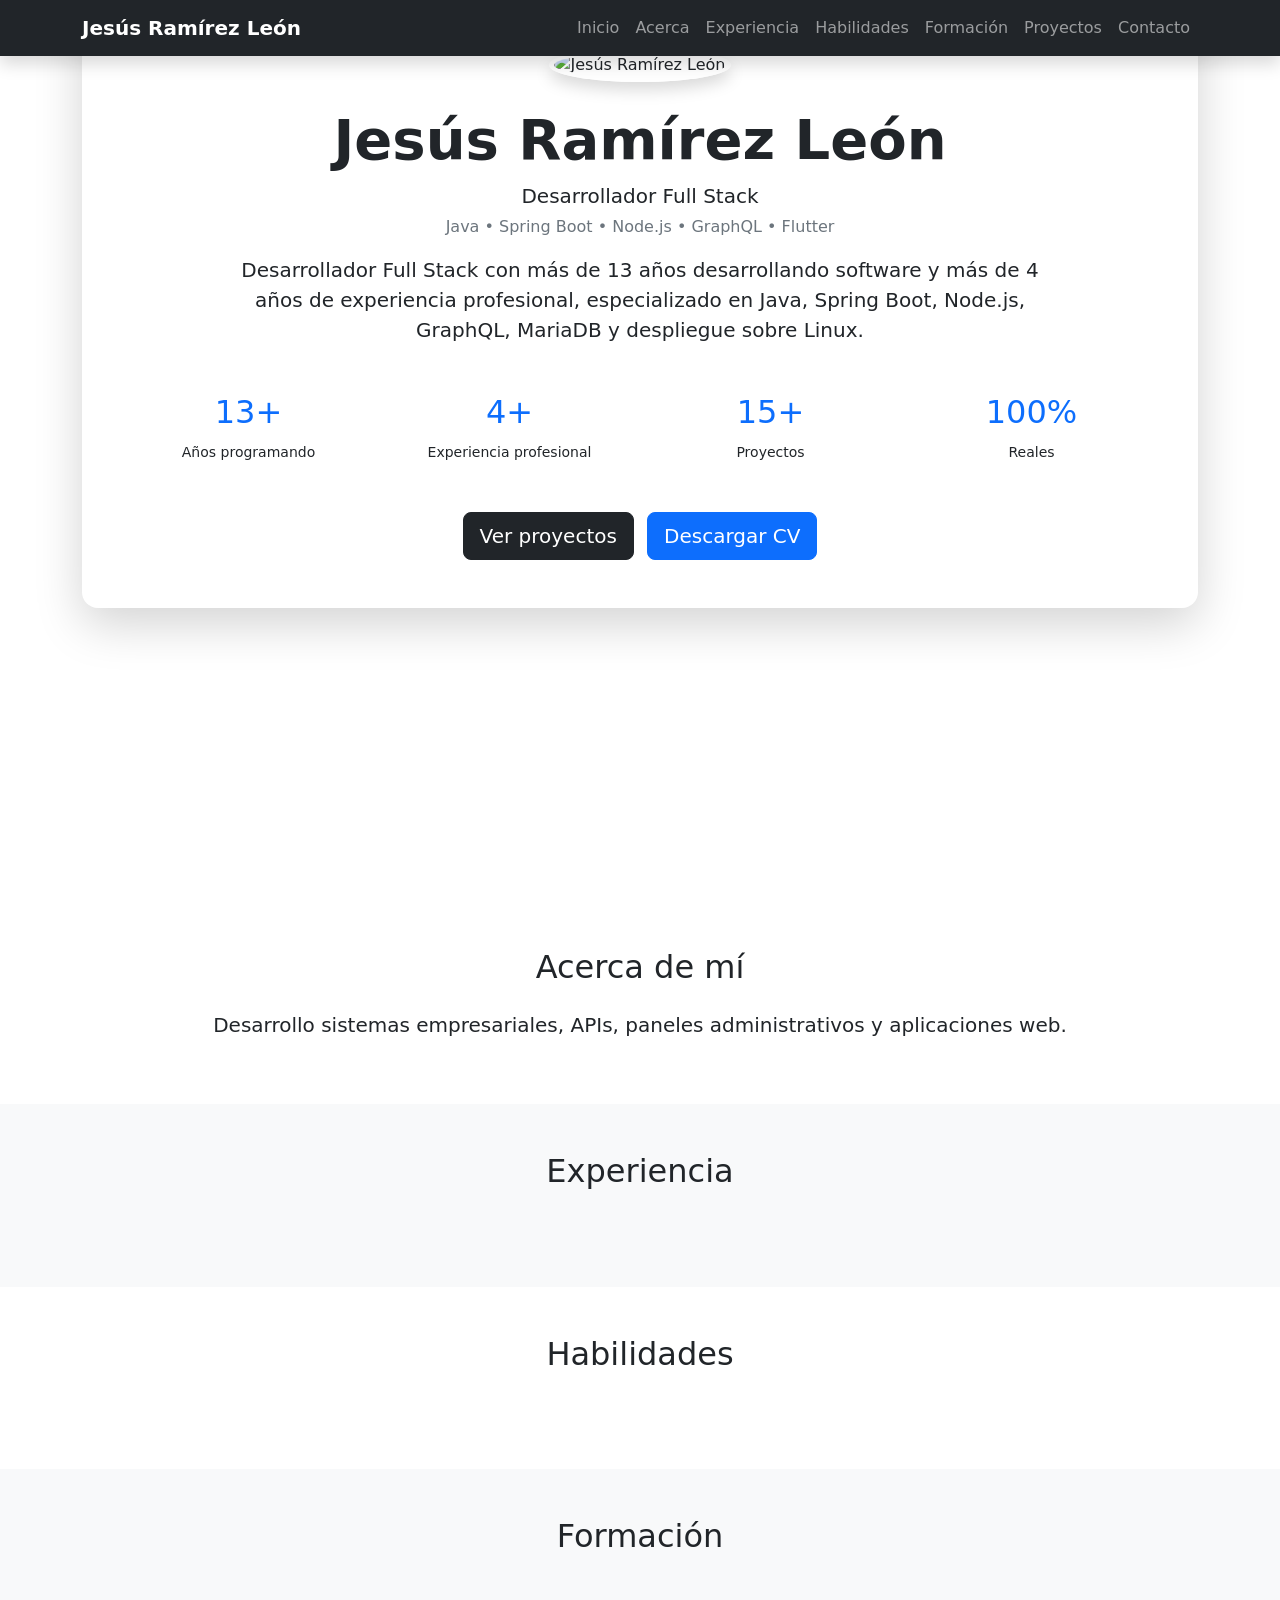
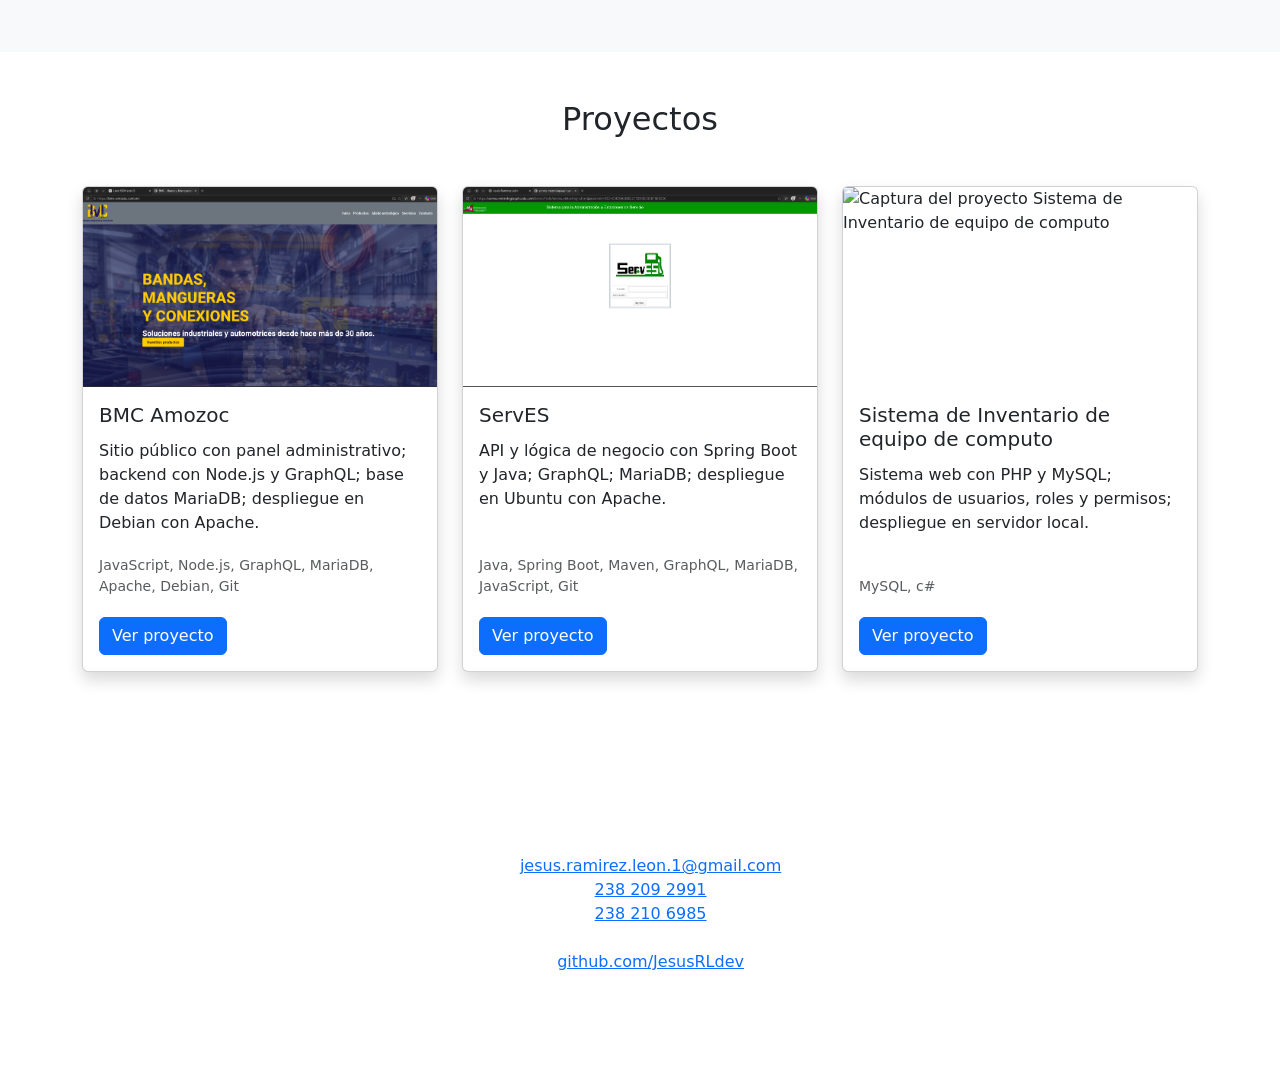
==== index.html @ c20e761b "*" ====
<!DOCTYPE html>
<html lang="es">

<head>
    <meta charset="UTF-8">
    <meta name="viewport" content="width=device-width, initial-scale=1.0">

    <title>Jesús Ramírez León | Desarrollador Full Stack | Java | Spring Boot | Node.js</title>

    <!-- SEO -->
    <meta name="description"
        content="Portafolio profesional de Jesús Ramírez León, desarrollador Full Stack con más de 13 años desarrollando software y más de 4 años de experiencia profesional. Especialista en Java, Spring Boot, Node.js, GraphQL, Odoo, MariaDB, Oracle y Linux.">

    <meta name="keywords"
        content="Jesús Ramírez León, desarrollador Full Stack, desarrollador Java, Spring Boot, Node.js, GraphQL, Odoo, JavaScript, MariaDB, Oracle, Linux, Flutter, GitHub Pages, portafolio, Puebla, Tehuacán">

    <meta name="author" content="Jesús Ramírez León">
    <meta name="robots" content="index,follow,max-image-preview:large">
    <meta name="language" content="es-MX">
    <meta name="theme-color" content="#0D1117">

    <!-- URL canónica -->
    <link rel="canonical" href="https://jesusrldev.github.io/">

    <!-- Favicon -->
    <link rel="icon" href="favicon.ico" sizes="any">
    <link rel="icon" type="image/png" sizes="192x192" href="favicon-192.png">
    <link rel="icon" type="image/png" sizes="512x512" href="favicon-512.png">
    <link rel="apple-touch-icon" href="favicon-192.png">

    <!-- Manifest -->
    <link rel="manifest" href="manifest.json">

    <!-- Open Graph -->
    <meta property="og:type" content="website">
    <meta property="og:locale" content="es_MX">
    <meta property="og:site_name" content="Jesús Ramírez León">
    <meta property="og:title" content="Jesús Ramírez León | Desarrollador Full Stack">
    <meta property="og:description"
        content="Desarrollador Full Stack especializado en Java, Spring Boot, Node.js, GraphQL, Odoo, MariaDB y Oracle.">
    <meta property="og:url" content="https://jesusrldev.github.io/">
    <meta property="og:image" content="https://jesusrldev.github.io/img/perfil.jpg">
    <meta property="og:image:alt" content="Fotografía de Jesús Ramírez León">

    <!-- Twitter -->
    <meta name="twitter:card" content="summary_large_image">
    <meta name="twitter:title" content="Jesús Ramírez León | Desarrollador Full Stack">
    <meta name="twitter:description"
        content="Portafolio profesional con proyectos reales y experiencia en desarrollo Full Stack.">
    <meta name="twitter:image" content="https://jesusrldev.github.io/img/perfil.jpg">

    <!-- Datos estructurados -->
    <script type="application/ld+json">
    {
      "@context":"https://schema.org",
      "@type":"Person",
      "name":"Jesús Ramírez León",
      "url":"https://jesusrldev.github.io/",
      "image":"https://jesusrldev.github.io/img/perfil.jpg",
      "jobTitle":"Desarrollador Full Stack",
      "email":"mailto:jesus.ramirez.leon.1@gmail.com",
      "telephone":"+52 2382092991",
      "address":{
        "@type":"PostalAddress",
        "addressLocality":"Tehuacán",
        "addressRegion":"Puebla",
        "addressCountry":"MX"
      },
      "sameAs":[
        "https://github.com/JesusRLdev"
      ],
      "knowsAbout":[
        "Java",
        "Spring Boot",
        "Node.js",
        "GraphQL",
        "JavaScript",
        "MariaDB",
        "Oracle",
        "Linux",
        "Flutter",
        "Odoo",
        "Git",
        "Bootstrap"
      ]
    }
    </script>

    <!-- CSS -->
    <link href="https://cdn.jsdelivr.net/npm/bootstrap@5.3.3/dist/css/bootstrap.min.css" rel="stylesheet">
    <link rel="stylesheet" href="css/style.css">

    <!-- JS -->
    <script src="https://cdn.jsdelivr.net/npm/bootstrap@5.3.3/dist/js/bootstrap.bundle.min.js"></script>
    <script type="module" src="js/index.js"></script>

</head>

<body>

    <nav class="navbar navbar-expand-lg navbar-dark bg-dark shadow fixed-top">
        <div class="container">
            <a class="navbar-brand fw-bold" href="#inicio">Jesús Ramírez León</a>
            <button class="navbar-toggler" data-bs-toggle="collapse" data-bs-target="#menu"><span
                    class="navbar-toggler-icon"></span></button>
            <div class="collapse navbar-collapse" id="menu">
                <ul class="navbar-nav ms-auto">
                    <li class="nav-item"><a class="nav-link" href="#inicio">Inicio</a></li>
                    <li class="nav-item"><a class="nav-link" href="#acerca">Acerca</a></li>
                    <li class="nav-item"><a class="nav-link" href="#experiencia">Experiencia</a></li>
                    <li class="nav-item"><a class="nav-link" href="#habilidades">Habilidades</a></li>
                    <li class="nav-item"><a class="nav-link" href="#formacion">Formación</a></li>
                    <li class="nav-item"><a class="nav-link" href="#proyectos">Proyectos</a></li>
                    <li class="nav-item"><a class="nav-link" href="#contacto">Contacto</a></li>
                </ul>
            </div>
        </div>
    </nav>

    <main>

        <section id="inicio">
            <div class="container">
                <div class="hero-card rounded-4 shadow-lg p-5 text-center">

                    <img src="img/perfil.jpg" class="rounded-circle perfil-img shadow mb-4" alt="Jesús Ramírez León">

                    <h1 class="display-4 fw-bold">Jesús Ramírez León</h1>

                    <p class="lead mb-1"><strong>Desarrollador Full Stack</strong></p>

                    <p class="text-secondary">
                        Java • Spring Boot • Node.js • GraphQL • Flutter
                    </p>

                    <p class="lead mx-auto" style="max-width:850px">
                        Desarrollador Full Stack con más de <strong>13 años desarrollando software</strong> y más de
                        <strong>4 años de experiencia profesional</strong>, especializado en Java,
                        Spring Boot, Node.js, GraphQL, MariaDB y despliegue sobre Linux.
                    </p>

                    <div class="row text-center mt-5">
                        <div class="col-6 col-md-3">
                            <h2 class="text-primary">13+</h2><small>Años programando</small>
                        </div>
                        <div class="col-6 col-md-3">
                            <h2 class="text-primary">4+</h2><small>Experiencia profesional</small>
                        </div>
                        <div class="col-6 col-md-3 mt-3 mt-md-0">
                            <h2 class="text-primary">15+</h2><small>Proyectos</small>
                        </div>
                        <div class="col-6 col-md-3 mt-3 mt-md-0">
                            <h2 class="text-primary">100%</h2><small>Reales</small>
                        </div>
                    </div>

                    <div class="mt-5">
                        <a class="btn btn-dark btn-lg" href="#proyectos">Ver proyectos</a>
                        <a class="btn btn-primary btn-lg ms-2" download href="data/cv.pdf">Descargar CV</a>
                    </div>

                </div>
            </div>
        </section>

        <section id="acerca" class="py-5">
            <div class="container">
                <h2 class="text-center mb-4">Acerca de mí</h2>
                <p class="lead text-center">
                    Desarrollo sistemas empresariales, APIs, paneles administrativos y aplicaciones web.
                </p>
            </div>
        </section>

        <section id="experiencia" class="py-5 bg-light">
            <div class="container">
                <h2 class="text-center mb-5">Experiencia</h2>
                <div id="listaExperiencia"></div>
            </div>
        </section>

        <section id="habilidades" class="py-5">
            <div class="container">
                <h2 class="text-center mb-5">Habilidades</h2>
                <div class="row" id="listaHabilidades"></div>
            </div>
        </section>

        <section id="formacion" class="py-5 bg-light">
            <div class="container">
                <h2 class="text-center mb-5">Formación</h2>
                <div class="row" id="listaFormacion"></div>
            </div>
        </section>

        <section id="proyectos" class="py-5">
            <div class="container">
                <h2 class="text-center mb-5">Proyectos</h2>
                <div class="row" id="listaProyectos"></div>
            </div>
        </section>

    </main>

    <footer id="contacto" class="footer-contacto text-white py-5">

        <div class="container text-center contacto-enlaces">

            <h2 class="mb-4">Contacto</h2>

            <!-- EMAIL -->
            <div>
                <svg xmlns="http://www.w3.org/2000/svg" width="16" height="16" fill="currentColor"
                    class="bi bi-envelope-at" viewBox="0 0 16 16">
                    <path
                        d="M2 2a2 2 0 0 0-2 2v8.01A2 2 0 0 0 2 14h5.5a.5.5 0 0 0 0-1H2a1 1 0 0 1-.966-.741l5.64-3.471L8 9.583l7-4.2V8.5a.5.5 0 0 0 1 0V4a2 2 0 0 0-2-2zm3.708 6.208L1 11.105V5.383zM1 4.217V4a1 1 0 0 1 1-1h12a1 1 0 0 1 1 1v.217l-7 4.2z" />
                </svg>
                <a href="mailto:jesus.ramirez.leon.1@gmail.com">jesus.ramirez.leon.1@gmail.com</a>
            </div>

            <!-- WHATSAPP -->
            <div>
                <svg xmlns="http://www.w3.org/2000/svg" width="16" height="16" fill="currentColor"
                    class="bi bi-whatsapp" viewBox="0 0 16 16">
                    <path
                        d="M13.601 2.326A7.85 7.85 0 0 0 7.994 0C3.627 0 .068 3.558.064 7.926c0 1.399.366 2.76 1.057 3.965L0 16l4.204-1.102a7.9 7.9 0 0 0 3.79.965h.004c4.368 0 7.926-3.558 7.93-7.93A7.9 7.9 0 0 0 13.6 2.326zM7.994 14.521a6.6 6.6 0 0 1-3.356-.92l-.24-.144-2.494.654.666-2.433-.156-.251a6.56 6.56 0 0 1-1.007-3.505c0-3.626 2.957-6.584 6.591-6.584a6.56 6.56 0 0 1 4.66 1.931 6.56 6.56 0 0 1 1.928 4.66c-.004 3.639-2.961 6.592-6.592 6.592m3.615-4.934c-.197-.099-1.17-.578-1.353-.646-.182-.065-.315-.099-.445.099-.133.197-.513.646-.627.775-.114.133-.232.148-.43.05-.197-.1-.836-.308-1.592-.985-.59-.525-.985-1.175-1.103-1.372-.114-.198-.011-.304.088-.403.087-.088.197-.232.296-.346.1-.114.133-.198.198-.33.065-.134.034-.248-.015-.347-.05-.099-.445-1.076-.612-1.47-.16-.389-.323-.335-.445-.34-.114-.007-.247-.007-.38-.007a.73.73 0 0 0-.529.247c-.182.198-.691.677-.691 1.654s.71 1.916.81 2.049c.098.133 1.394 2.132 3.383 2.992.47.205.84.326 1.129.418.475.152.904.129 1.246.08.38-.058 1.171-.48 1.338-.943.164-.464.164-.86.114-.943-.049-.084-.182-.133-.38-.232" />
                </svg>
                <a href="https://wa.me/qr/3GSEZBKUOVZTL1" target="_blank">238 209 2991</a>
            </div>

            <!-- TELÉFONO -->
            <div>
                <svg xmlns="http://www.w3.org/2000/svg" width="16" height="16" fill="currentColor" class="bi bi-phone"
                    viewBox="0 0 16 16">
                    <path
                        d="M11 1a1 1 0 0 1 1 1v12a1 1 0 0 1-1 1H5a1 1 0 0 1-1-1V2a1 1 0 0 1 1-1zM5 0a2 2 0 0 0-2 2v12a2 2 0 0 0 2 2h6a2 2 0 0 0 2-2V2a2 2 0 0 0-2-2z" />
                    <path d="M8 14a1 1 0 1 0 0-2 1 1 0 0 0 0 2" />
                </svg>
                <a href="tel:2382106985">238 210 6985</a>
            </div>

            <!-- UBICACIÓN -->
            <div>
                <svg xmlns="http://www.w3.org/2000/svg" width="16" height="16" fill="currentColor" class="bi bi-geo-alt"
                    viewBox="0 0 16 16">
                    <path
                        d="M12.166 8.94c-.524 1.062-1.234 2.12-1.96 3.07A32 32 0 0 1 8 14.58a32 32 0 0 1-2.206-2.57c-.726-.95-1.436-2.008-1.96-3.07C3.304 7.867 3 6.862 3 6a5 5 0 0 1 10 0c0 .862-.305 1.867-.834 2.94M8 16s6-5.686 6-10A6 6 0 0 0 2 6c0 4.314 6 10 6 10" />
                    <path d="M8 8a2 2 0 1 1 0-4 2 2 0 1 1 0 4" />
                </svg>
                Tehuacán, Puebla, México
            </div>

            <!-- GITHUB -->
            <div>
                <svg xmlns="http://www.w3.org/2000/svg" width="16" height="16" fill="currentColor" class="bi bi-github"
                    viewBox="0 0 16 16">
                    <path
                        d="M8 0C3.58 0 0 3.58 0 8c0 3.54 2.29 6.53 5.47 7.59.4.07.55-.17.55-.38 0-.19-.01-.82-.01-1.49-2.01.37-2.53-.49-2.69-.94-.09-.23-.48-.94-.82-1.13-.28-.15-.68-.52-.01-.53.63-.01 1.08.58 1.23.82.72 1.21 1.87.87 2.33.66.07-.52.28-.87.51-1.07-1.78-.2-3.64-.89-3.64-3.95 0-.87.31-1.59.82-2.15-.08-.2-.36-1.02.08-2.12 0 0 .67-.21 2.18.82a7.52 7.52 0 0 1 2-.27c.68 0 1.36.09 2 .27 1.51-1.04 2.18-.82 2.18-.82.44 1.1.16 1.92.08 2.12.51.56.82 1.27.82 2.15 0 3.07-1.87 3.75-3.65 3.95.29.25.54.73.54 1.48 0 1.07-.01 1.93-.01 2.2 0 .21.15.46.55.38A8.01 8.01 0 0 0 16 8" />
                </svg>
                <a href="https://github.com/JesusRLdev" target="_blank">github.com/JesusRLdev</a>
            </div>

        </div>

        <div class="text-center mt-4 small opacity-75">
            © 2026 Jesús Ramírez León - Todos los derechos reservados
        </div>

    </footer>


</body>

</html>
---- css/style.css ----
html {
    scroll-behavior: smooth;
}

body {
    margin: 0;
    padding: 0;
}

#inicio {
    background-image: url('../img/fondo.jpg');
    background-size: cover;
    background-position: center;
    background-repeat: no-repeat;
    min-height: 100vh;
}

/* Caja transparente */
.contenido-principal {
    background-color: rgba(255, 255, 255, 0.88);
    border-radius: 20px;
}

.perfil-img {
    width: 180px;
    height: 180px;
    object-fit: cover;
    border: 5px solid white;
}

.proyecto-card-img {
    height: 200px;
    object-fit: cover;
}

.proyecto-card .card-body {
    gap: 0.25rem;
}
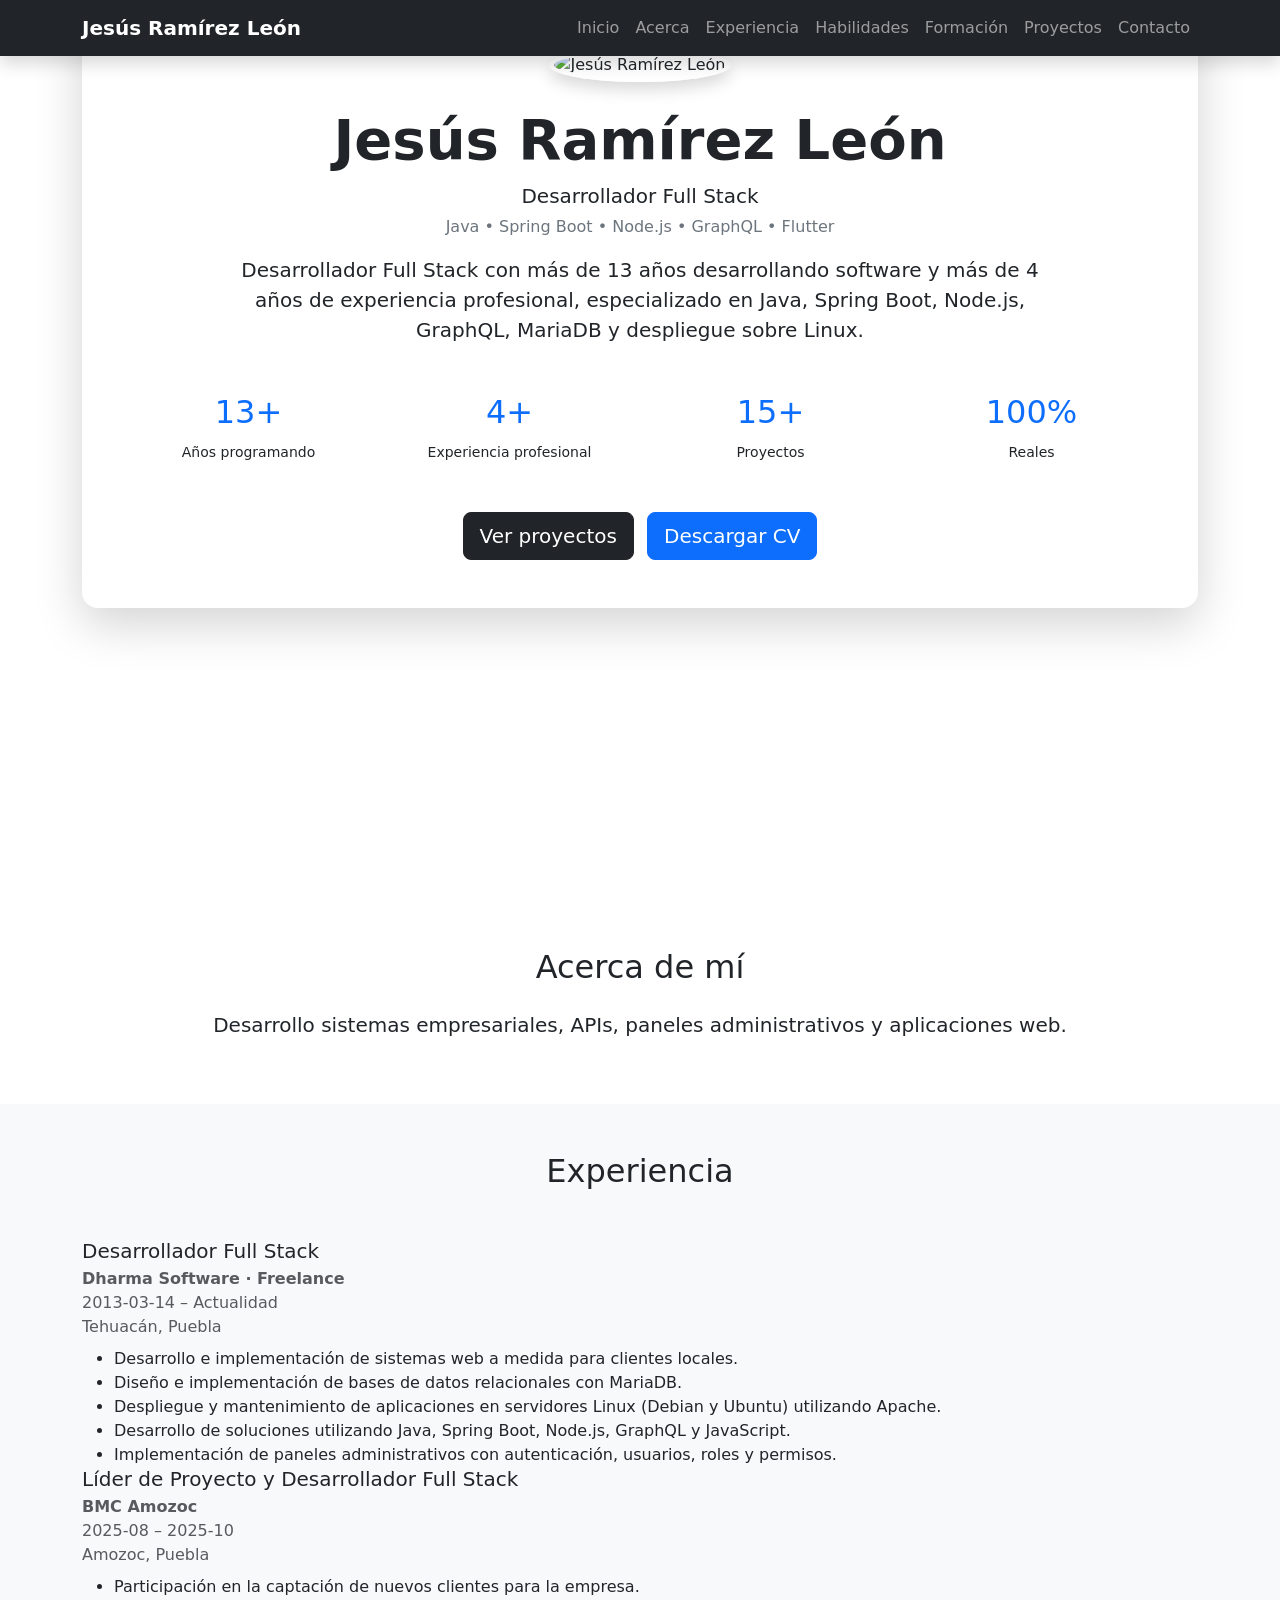
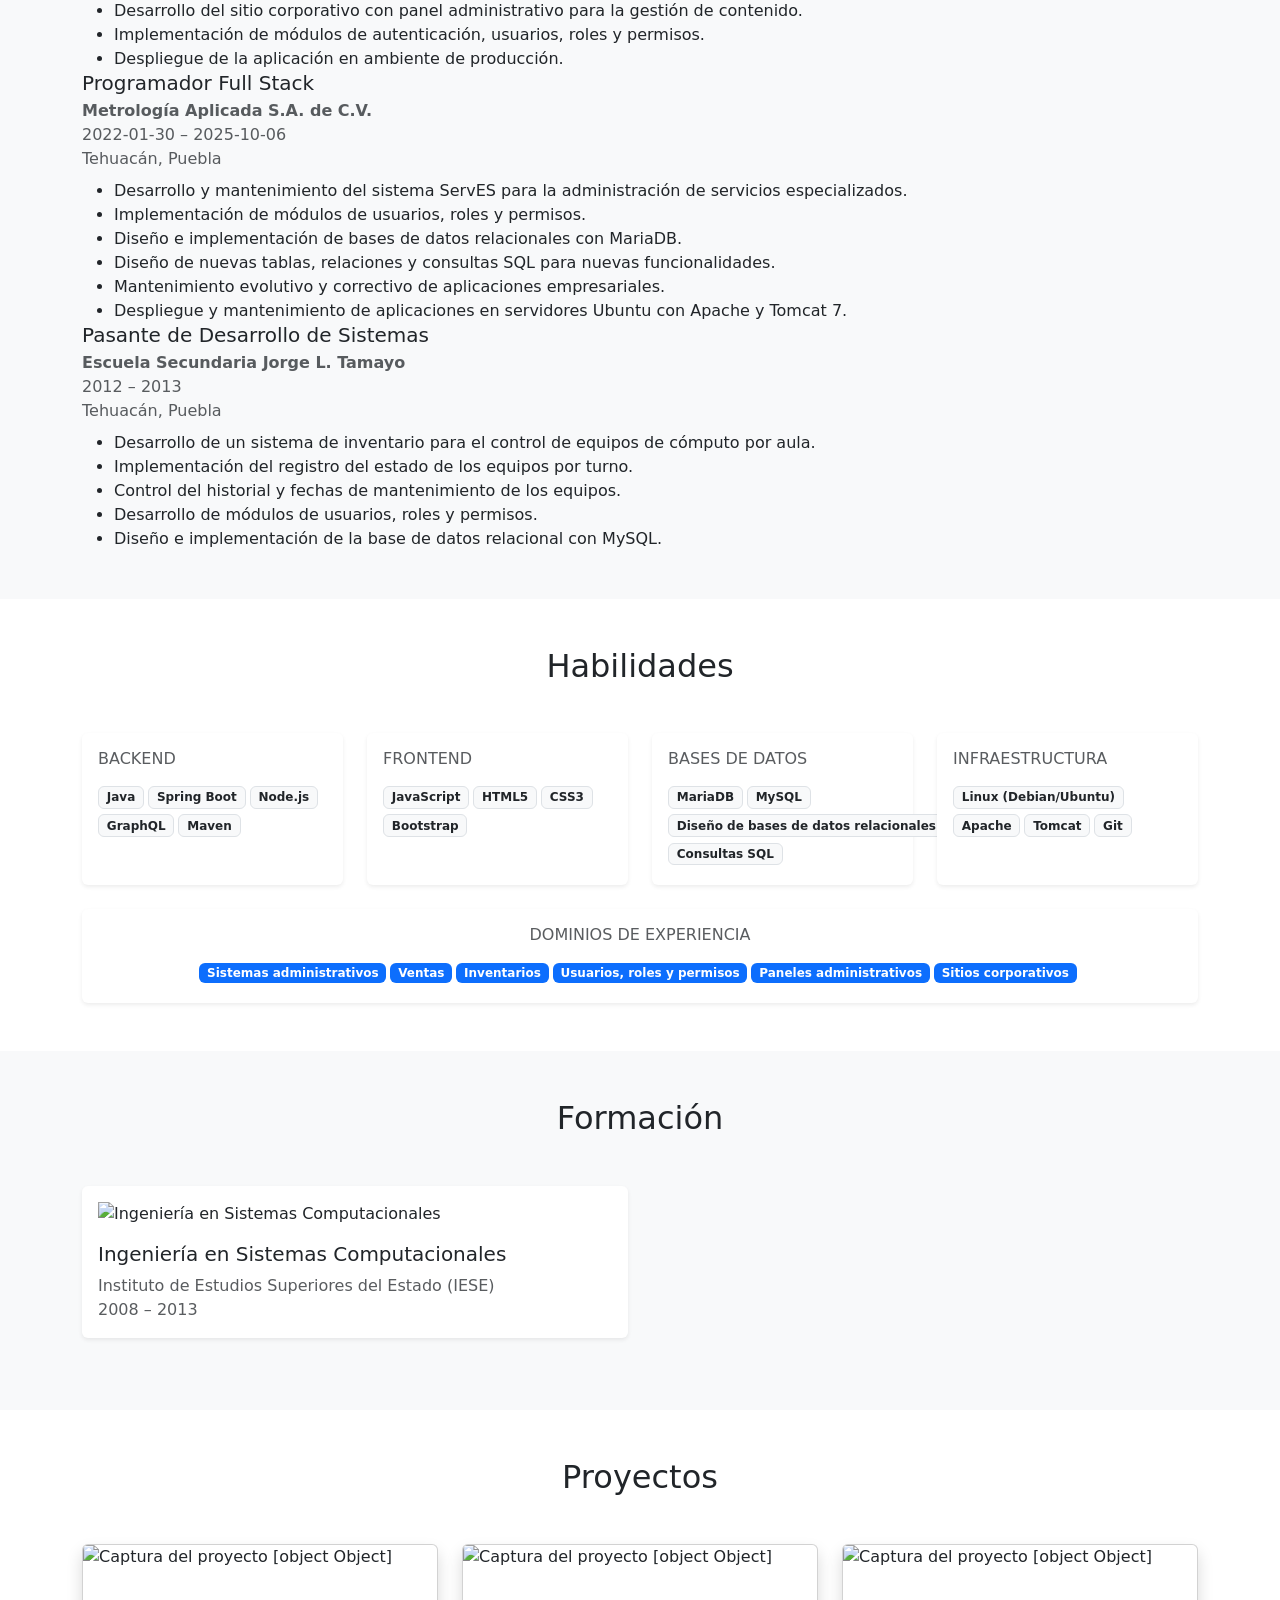
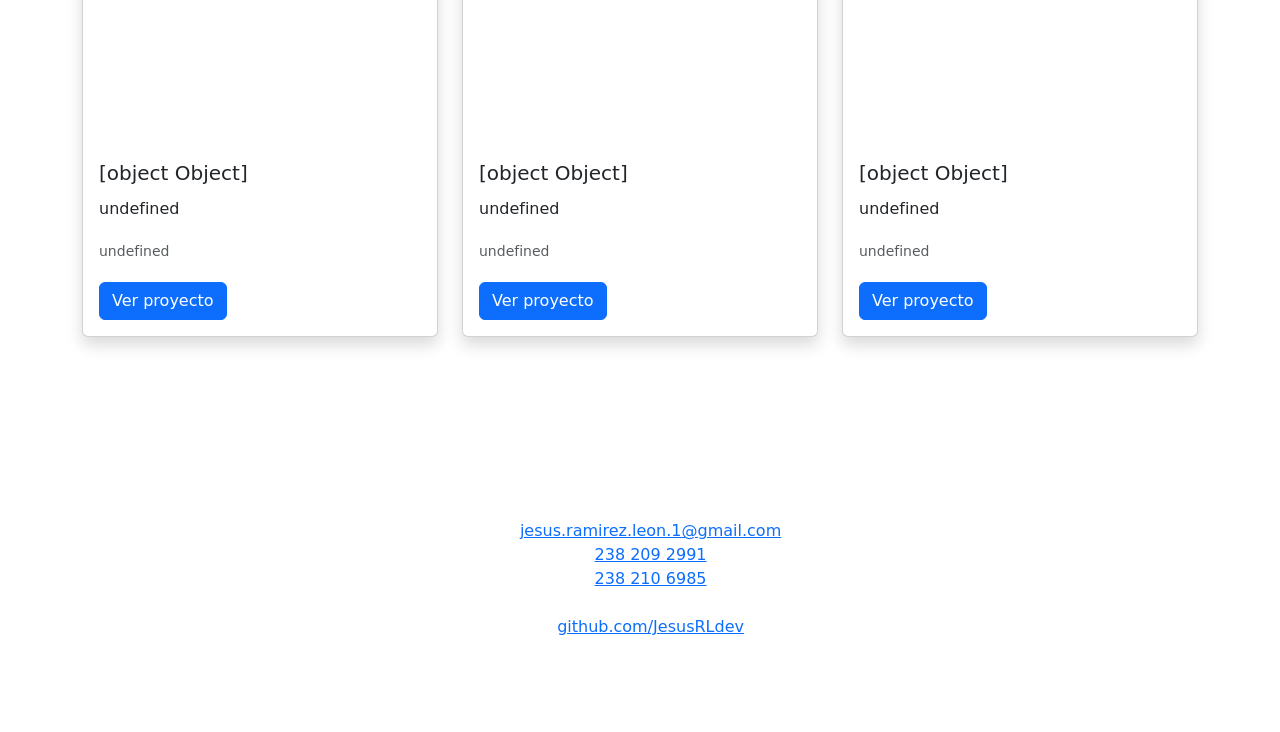
==== commit 0a555e05: "carga de mas informacion y mejoras" ====
--- a/index.html
+++ b/index.html
@@ -37,7 +37,7 @@
     <meta property="og:site_name" content="Jesús Ramírez León">
     <meta property="og:title" content="Jesús Ramírez León | Desarrollador Full Stack">
     <meta property="og:description"
-        content="Desarrollador Full Stack especializado en Java, Spring Boot, Node.js, GraphQL, Odoo, MariaDB y Oracle.">
+        content="Desarrollador Full Stack especializado en Java, Spring Boot, Node.js, GraphQL, MariaDB, MongoDB y Oracle.">
     <meta property="og:url" content="https://jesusrldev.github.io/">
     <meta property="og:image" content="https://jesusrldev.github.io/img/perfil.jpg">
     <meta property="og:image:alt" content="Fotografía de Jesús Ramírez León">
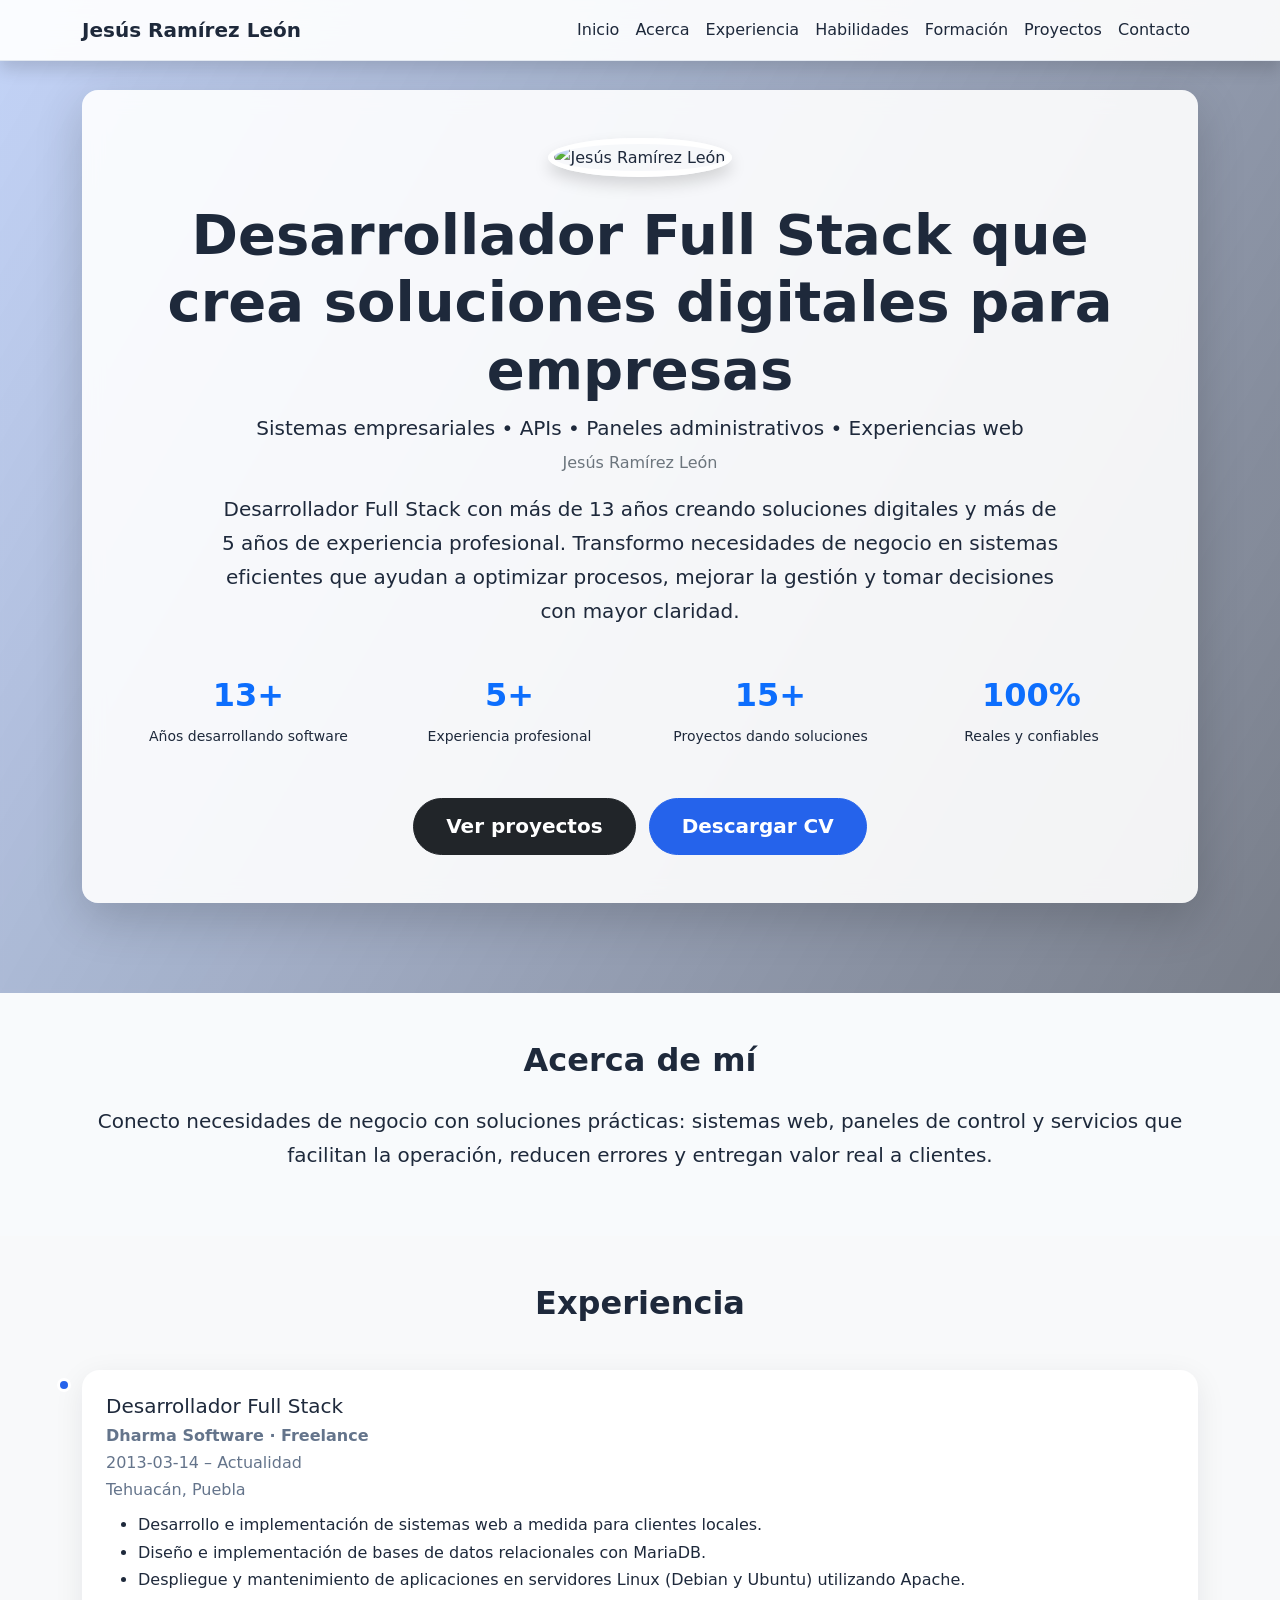
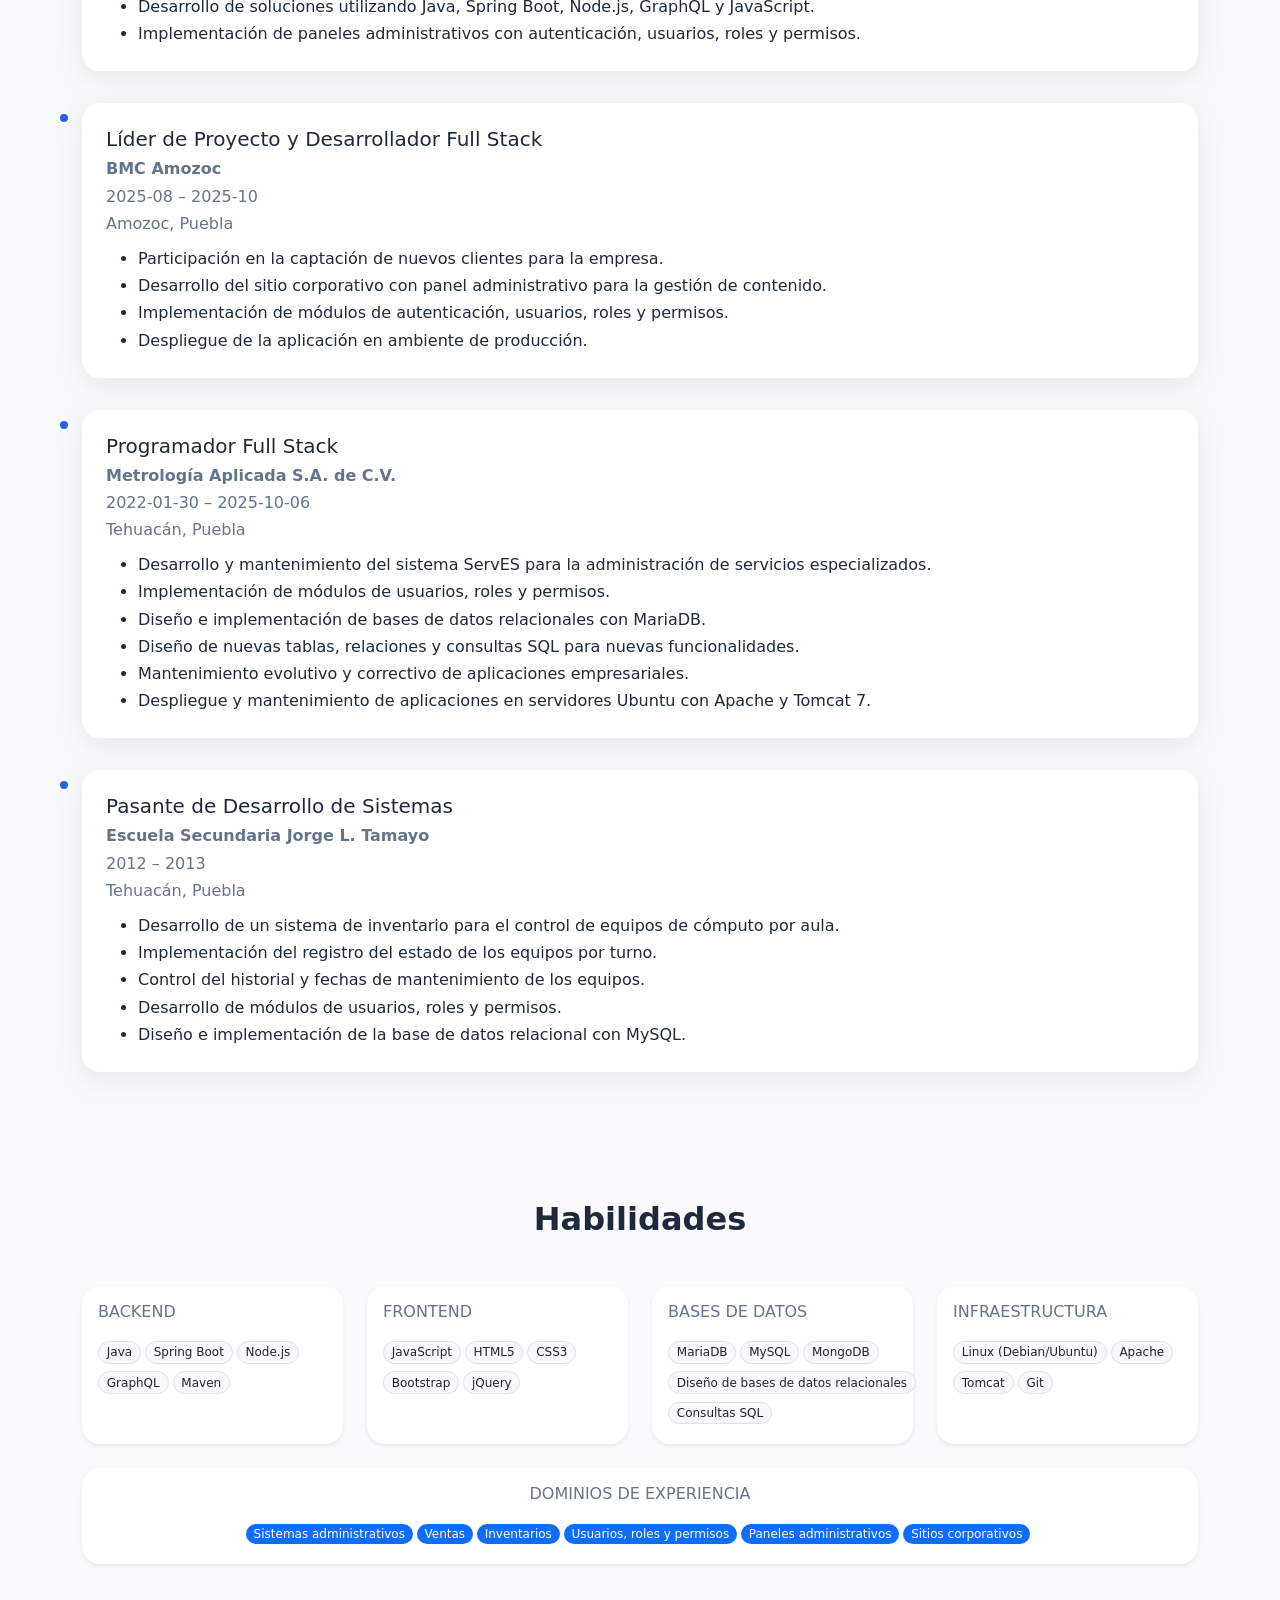
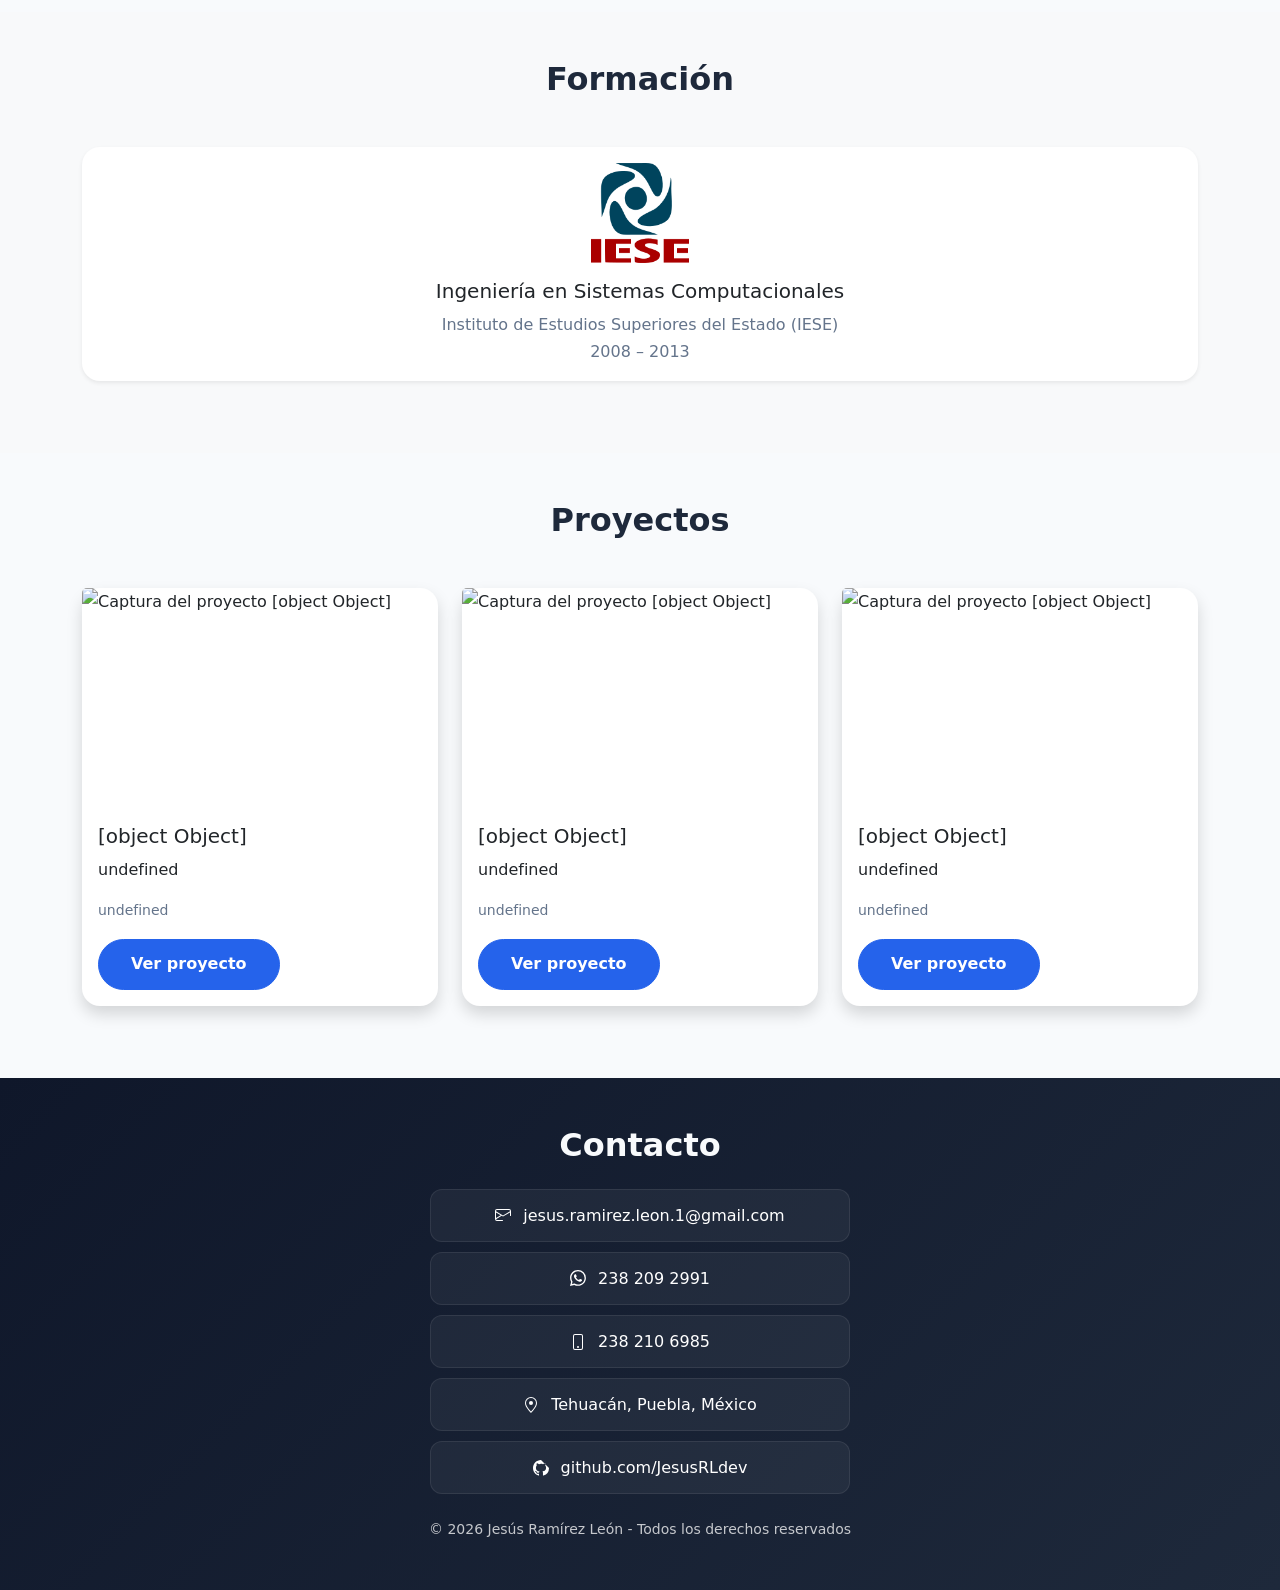
==== commit 37acc2ae: "ajuste de contenido" ====
--- a/index.html
+++ b/index.html
@@ -9,10 +9,10 @@
 
     <!-- SEO -->
     <meta name="description"
-        content="Portafolio profesional de Jesús Ramírez León, desarrollador Full Stack con más de 13 años desarrollando software y más de 4 años de experiencia profesional. Especialista en Java, Spring Boot, Node.js, GraphQL, Odoo, MariaDB, Oracle y Linux.">
+        content="Portafolio profesional de Jesús Ramírez León, desarrollador Full Stack con más de 13 años creando soluciones digitales para empresas. Transformo necesidades de negocio en sistemas eficientes y confiables que mejoran procesos y resultados.">
 
     <meta name="keywords"
-        content="Jesús Ramírez León, desarrollador Full Stack, desarrollador Java, Spring Boot, Node.js, GraphQL, Odoo, JavaScript, MariaDB, Oracle, Linux, Flutter, GitHub Pages, portafolio, Puebla, Tehuacán">
+        content="Jesús Ramírez León, desarrollador Full Stack, soluciones digitales, sistemas empresariales, APIs, paneles administrativos, optimización de procesos, gestión de datos, Puebla, Tehuacán, portafolio">
 
     <meta name="author" content="Jesús Ramírez León">
     <meta name="robots" content="index,follow,max-image-preview:large">
@@ -23,7 +23,7 @@
     <link rel="canonical" href="https://jesusrldev.github.io/">
 
     <!-- Favicon -->
-    <link rel="icon" href="favicon.ico" sizes="any">
+    <link rel="icon" href="favicon.png" sizes="any">
     <link rel="icon" type="image/png" sizes="192x192" href="favicon-192.png">
     <link rel="icon" type="image/png" sizes="512x512" href="favicon-512.png">
     <link rel="apple-touch-icon" href="favicon-192.png">
@@ -35,18 +35,18 @@
     <meta property="og:type" content="website">
     <meta property="og:locale" content="es_MX">
     <meta property="og:site_name" content="Jesús Ramírez León">
-    <meta property="og:title" content="Jesús Ramírez León | Desarrollador Full Stack">
+    <meta property="og:title" content="Jesús Ramírez León | Desarrollador Full Stack | Soluciones digitales para empresas">
     <meta property="og:description"
-        content="Desarrollador Full Stack especializado en Java, Spring Boot, Node.js, GraphQL, MariaDB, MongoDB y Oracle.">
+        content="Construyo sistemas empresariales y herramientas web que mejoran la gestión, automatizan procesos y permiten tomar mejores decisiones.">
     <meta property="og:url" content="https://jesusrldev.github.io/">
     <meta property="og:image" content="https://jesusrldev.github.io/img/perfil.jpg">
     <meta property="og:image:alt" content="Fotografía de Jesús Ramírez León">
 
     <!-- Twitter -->
     <meta name="twitter:card" content="summary_large_image">
-    <meta name="twitter:title" content="Jesús Ramírez León | Desarrollador Full Stack">
+    <meta name="twitter:title" content="Jesús Ramírez León | Desarrollador Full Stack | Soluciones para empresas">
     <meta name="twitter:description"
-        content="Portafolio profesional con proyectos reales y experiencia en desarrollo Full Stack.">
+        content="Portafolio profesional que muestra proyectos empresariales y soluciones digitales diseñadas para optimizar la operación y la gestión.">
     <meta name="twitter:image" content="https://jesusrldev.github.io/img/perfil.jpg">
 
     <!-- Datos estructurados -->
@@ -79,7 +79,7 @@
         "Oracle",
         "Linux",
         "Flutter",
-        "Odoo",
+        "Sails",
         "Git",
         "Bootstrap"
       ]
@@ -125,38 +125,38 @@
 
                     <img src="img/perfil.jpg" class="rounded-circle perfil-img shadow mb-4" alt="Jesús Ramírez León">
 
-                    <h1 class="display-4 fw-bold">Jesús Ramírez León</h1>
-
-                    <p class="lead mb-1"><strong>Desarrollador Full Stack</strong></p>
+                    <h1 class="display-4 fw-bold">Desarrollador Full Stack que crea soluciones digitales para empresas</h1>
+
+                    <p class="lead mb-1"><strong>Sistemas empresariales • APIs • Paneles administrativos • Experiencias web</strong></p>
 
                     <p class="text-secondary">
-                        Java • Spring Boot • Node.js • GraphQL • Flutter
+                         Jesús Ramírez León
                     </p>
 
                     <p class="lead mx-auto" style="max-width:850px">
-                        Desarrollador Full Stack con más de <strong>13 años desarrollando software</strong> y más de
-                        <strong>4 años de experiencia profesional</strong>, especializado en Java,
-                        Spring Boot, Node.js, GraphQL, MariaDB y despliegue sobre Linux.
+                        Desarrollador Full Stack con más de <strong>13 años creando soluciones digitales</strong> y más de
+                        <strong>5 años de experiencia profesional</strong>. Transformo necesidades de negocio en sistemas eficientes
+                        que ayudan a optimizar procesos, mejorar la gestión y tomar decisiones con mayor claridad.
                     </p>
 
                     <div class="row text-center mt-5">
                         <div class="col-6 col-md-3">
-                            <h2 class="text-primary">13+</h2><small>Años programando</small>
+                            <h2 class="text-primary">13+</h2><small>Años desarrollando software</small>
                         </div>
                         <div class="col-6 col-md-3">
-                            <h2 class="text-primary">4+</h2><small>Experiencia profesional</small>
+                            <h2 class="text-primary">5+</h2><small>Experiencia profesional</small>
                         </div>
                         <div class="col-6 col-md-3 mt-3 mt-md-0">
-                            <h2 class="text-primary">15+</h2><small>Proyectos</small>
+                            <h2 class="text-primary">15+</h2><small>Proyectos dando soluciones</small>
                         </div>
                         <div class="col-6 col-md-3 mt-3 mt-md-0">
-                            <h2 class="text-primary">100%</h2><small>Reales</small>
+                            <h2 class="text-primary">100%</h2><small>Reales y confiables</small>
                         </div>
                     </div>
 
                     <div class="mt-5">
                         <a class="btn btn-dark btn-lg" href="#proyectos">Ver proyectos</a>
-                        <a class="btn btn-primary btn-lg ms-2" download href="data/cv.pdf">Descargar CV</a>
+                        <a class="btn btn-primary btn-lg ms-2" download href="data/cv_Jesus_Ramirez.pdf">Descargar CV</a>
                     </div>
 
                 </div>
@@ -167,7 +167,8 @@
             <div class="container">
                 <h2 class="text-center mb-4">Acerca de mí</h2>
                 <p class="lead text-center">
-                    Desarrollo sistemas empresariales, APIs, paneles administrativos y aplicaciones web.
+                    Conecto necesidades de negocio con soluciones prácticas: sistemas web, paneles de control y servicios
+                    que facilitan la operación, reducen errores y entregan valor real a clientes.
                 </p>
             </div>
         </section>
--- a/css/style.css
+++ b/css/style.css
@@ -1,38 +1,245 @@
+:root {
+    --primary: #2563eb;
+    --primary-dark: #1d4ed8;
+    --text: #1e293b;
+    --text-light: #64748b;
+    --bg: #f8fafc;
+    --card: #ffffff;
+    --border: #e2e8f0;
+    --shadow: 0 8px 30px rgba(15, 23, 42, .08);
+    --radius: 18px;
+    --transition: .3s ease;
+}
+
 html {
     scroll-behavior: smooth;
 }
 
 body {
     margin: 0;
-    padding: 0;
+    padding-top: 0px;
+    font-family: system-ui, -apple-system, "Segoe UI", sans-serif;
+    background: var(--bg);
+    color: var(--text);
+    line-height: 1.7;
+}
+
+section {
+    padding: 90px 0;
+}
+
+.navbar {
+    background: rgba(255, 255, 255, .92) !important;
+    backdrop-filter: blur(12px);
+    border-bottom: 1px solid var(--border);
+    box-shadow: 0 2px 15px rgba(15, 23, 42, .05);
+}
+
+.navbar-brand,
+.nav-link {
+    color: var(--text) !important;
+    font-weight: 500;
+}
+
+.nav-link:hover {
+    color: var(--primary) !important;
 }
 
 #inicio {
-    background-image: url('../img/fondo.jpg');
-    background-size: cover;
-    background-position: center;
-    background-repeat: no-repeat;
     min-height: 100vh;
-}
-
-/* Caja transparente */
-.contenido-principal {
-    background-color: rgba(255, 255, 255, 0.88);
-    border-radius: 20px;
+    display: flex;
+    align-items: center;
+    justify-content: center;
+    position: relative;
+    background: url("../img/fondo.jpg") center/cover no-repeat;
+}
+
+#inicio::before {
+    content: "";
+    position: absolute;
+    inset: 0;
+    background: linear-gradient(120deg,
+            rgba(37, 99, 235, .25),
+            rgba(15, 23, 42, .55));
+    backdrop-filter: blur(2px);
+}
+
+.hero-card {
+    background: rgba(255, 255, 255, .90);
+    backdrop-filter: blur(10px);
+    border-radius: var(--radius);
+    box-shadow: var(--shadow);
+    padding: 3rem;
 }
 
 .perfil-img {
     width: 180px;
     height: 180px;
     object-fit: cover;
-    border: 5px solid white;
+    border-radius: 50%;
+    border: 6px solid white;
+    box-shadow: 0 10px 30px rgba(15, 23, 42, .15);
+    transition: var(--transition);
+}
+
+.perfil-img:hover {
+    transform: scale(1.04);
+}
+
+.display-4,
+h1,
+h2,
+h3,
+h4,
+h5 {
+    color: var(--text);
+    font-weight: 700;
+}
+
+.text-muted {
+    color: var(--text-light) !important;
+}
+
+.card {
+    background: var(--card);
+    border: none;
+    border-radius: var(--radius);
+    box-shadow: var(--shadow);
+    transition: var(--transition);
+}
+
+.card:hover {
+    transform: translateY(-6px);
+    box-shadow: 0 15px 35px rgba(15, 23, 42, .12);
 }
 
 .proyecto-card-img {
-    height: 200px;
+    height: 220px;
     object-fit: cover;
 }
 
-.proyecto-card .card-body {
-    gap: 0.25rem;
+.badge {
+    border-radius: 30px;
+    font-weight: 500;
+}
+
+.btn {
+    border-radius: 50px;
+    padding: .8rem 2rem;
+    transition: var(--transition);
+    font-weight: 600;
+}
+
+.btn-primary {
+    background: var(--primary);
+    border-color: var(--primary);
+}
+
+.btn-primary:hover {
+    background: var(--primary-dark);
+}
+
+.timeline {
+    position: relative;
+    padding-left: 2rem;
+}
+
+.timeline::before {
+    content: "";
+    position: absolute;
+    left: .45rem;
+    top: 0;
+    bottom: 0;
+    width: 3px;
+    background: #cbd5e1;
+}
+
+.timeline-item {
+    position: relative;
+    margin-bottom: 2rem;
+}
+
+.timeline-marker {
+    position: absolute;
+    left: -1.55rem;
+    top: .5rem;
+    width: 14px;
+    height: 14px;
+    background: var(--primary);
+    border-radius: 50%;
+    border: 3px solid white;
+}
+
+.timeline-content {
+    background: white;
+    border-radius: var(--radius);
+    box-shadow: var(--shadow);
+    padding: 1.5rem;
+}
+
+#contacto h2 {
+    color: #f8fafc;
+}
+
+.footer-contacto {
+    background: linear-gradient(135deg, #0f172a, #1e293b);
+}
+
+.contacto-enlaces div {
+    display: flex;
+    align-items: center;
+    justify-content: center;
+    gap: 12px;
+    padding: 12px 18px;
+    margin: 10px auto;
+    max-width: 420px;
+    border-radius: 12px;
+    background: rgba(255, 255, 255, .05);
+    border: 1px solid rgba(255, 255, 255, .08);
+    transition: .25s ease;
+}
+
+.contacto-enlaces div:hover {
+    transform: translateY(-3px);
+    border-color: rgba(37, 99, 235, .5);
+    background: rgba(255, 255, 255, .08);
+}
+
+.contacto-enlaces a {
+    color: #fff;
+    text-decoration: none;
+    font-weight: 500;
+}
+
+.contacto-enlaces a:hover {
+    color: #60a5fa;
+}
+
+@media(max-width:768px) {
+
+    section {
+        padding: 60px 0;
+    }
+
+    .hero-card {
+        padding: 2rem;
+    }
+
+    .perfil-img {
+        width: 140px;
+        height: 140px;
+    }
+
+    .display-4 {
+        font-size: 2.3rem;
+    }
+
+    .timeline {
+        padding-left: 1.5rem;
+    }
+
+    .timeline-marker {
+        left: -1.3rem;
+    }
+
 }
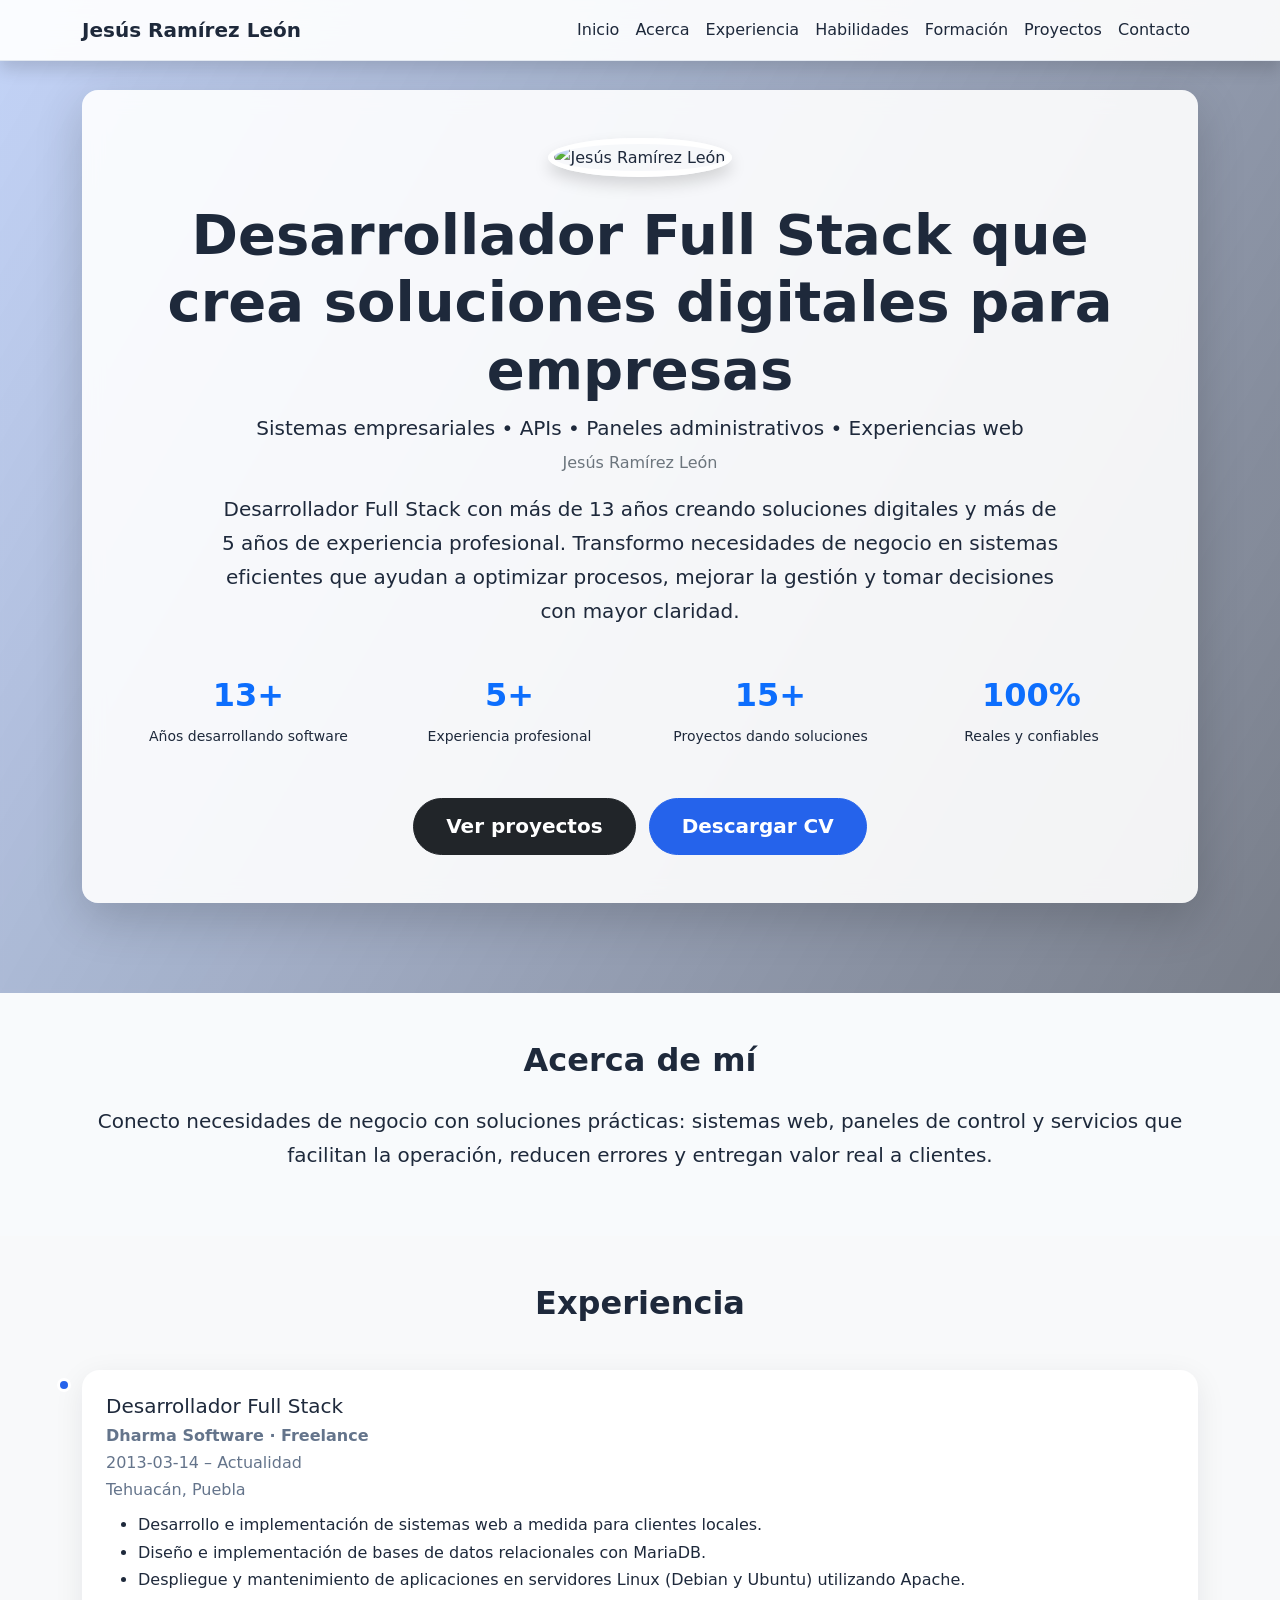
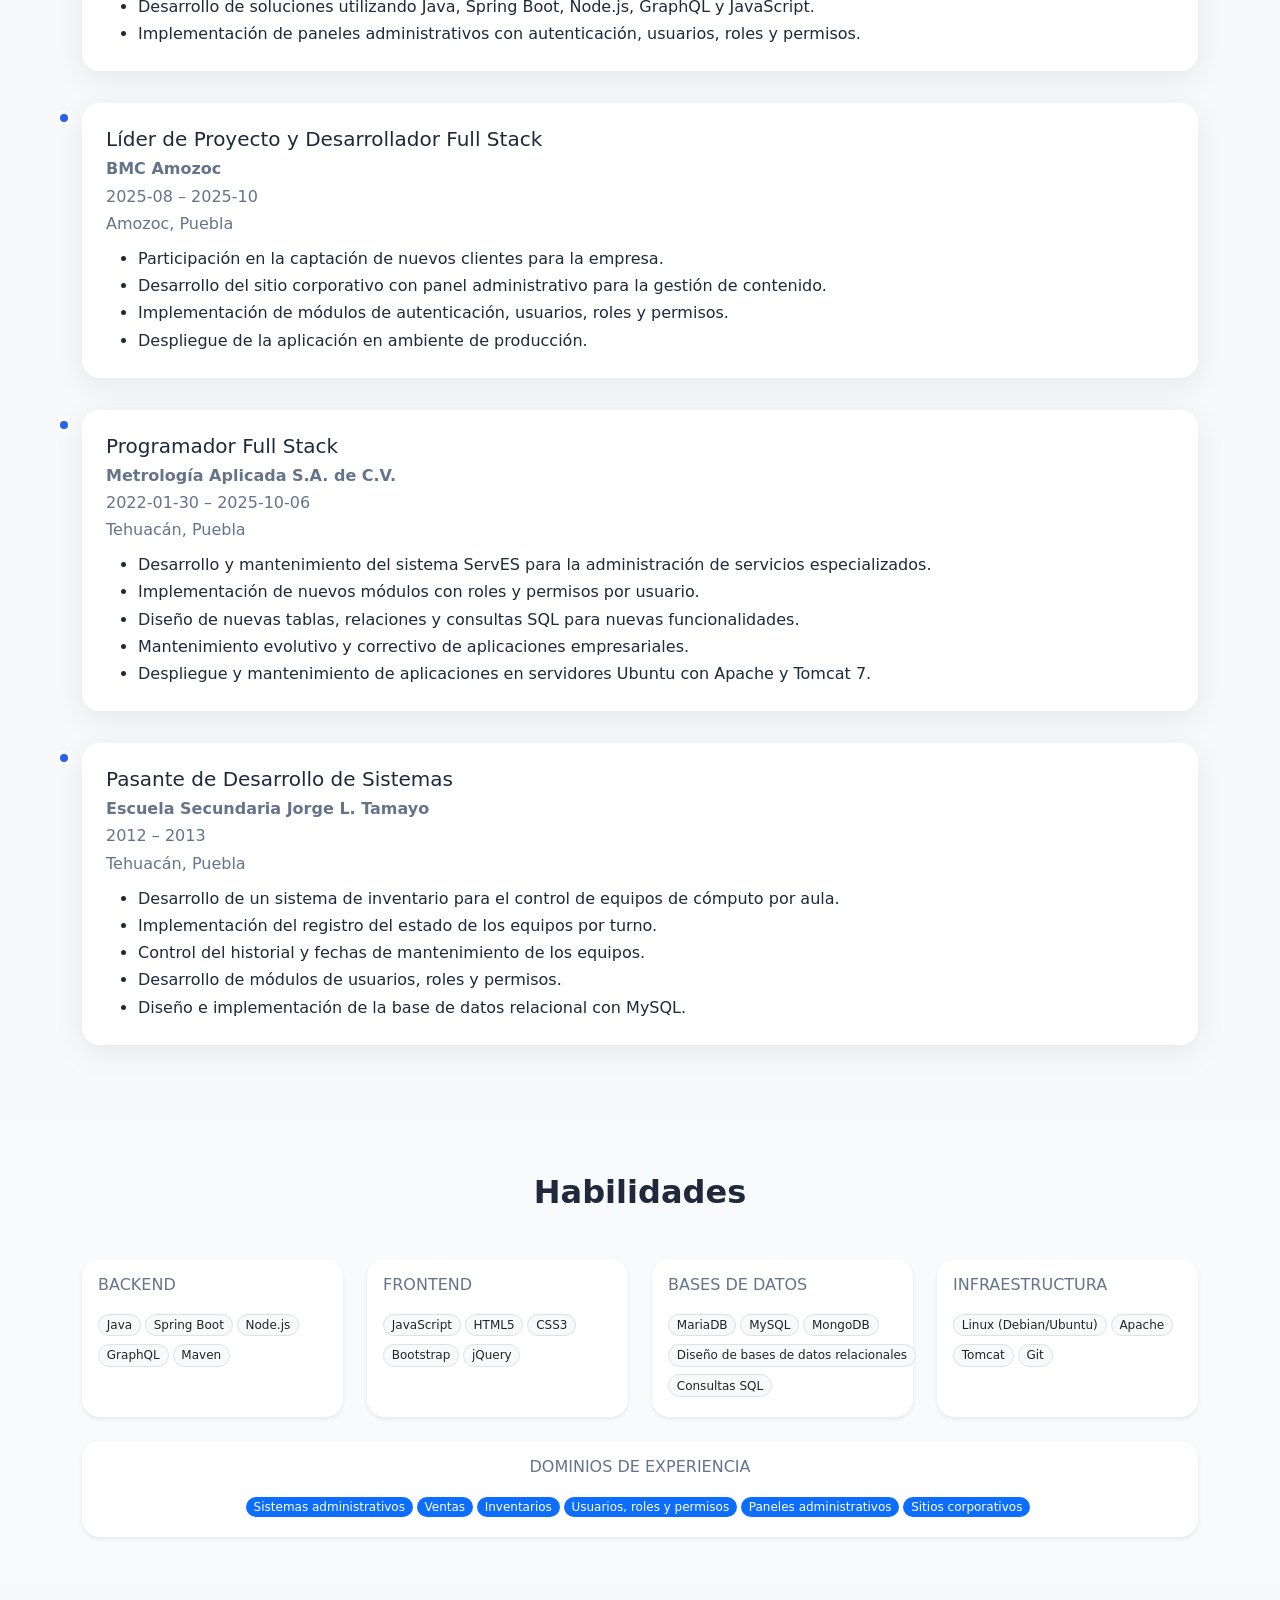
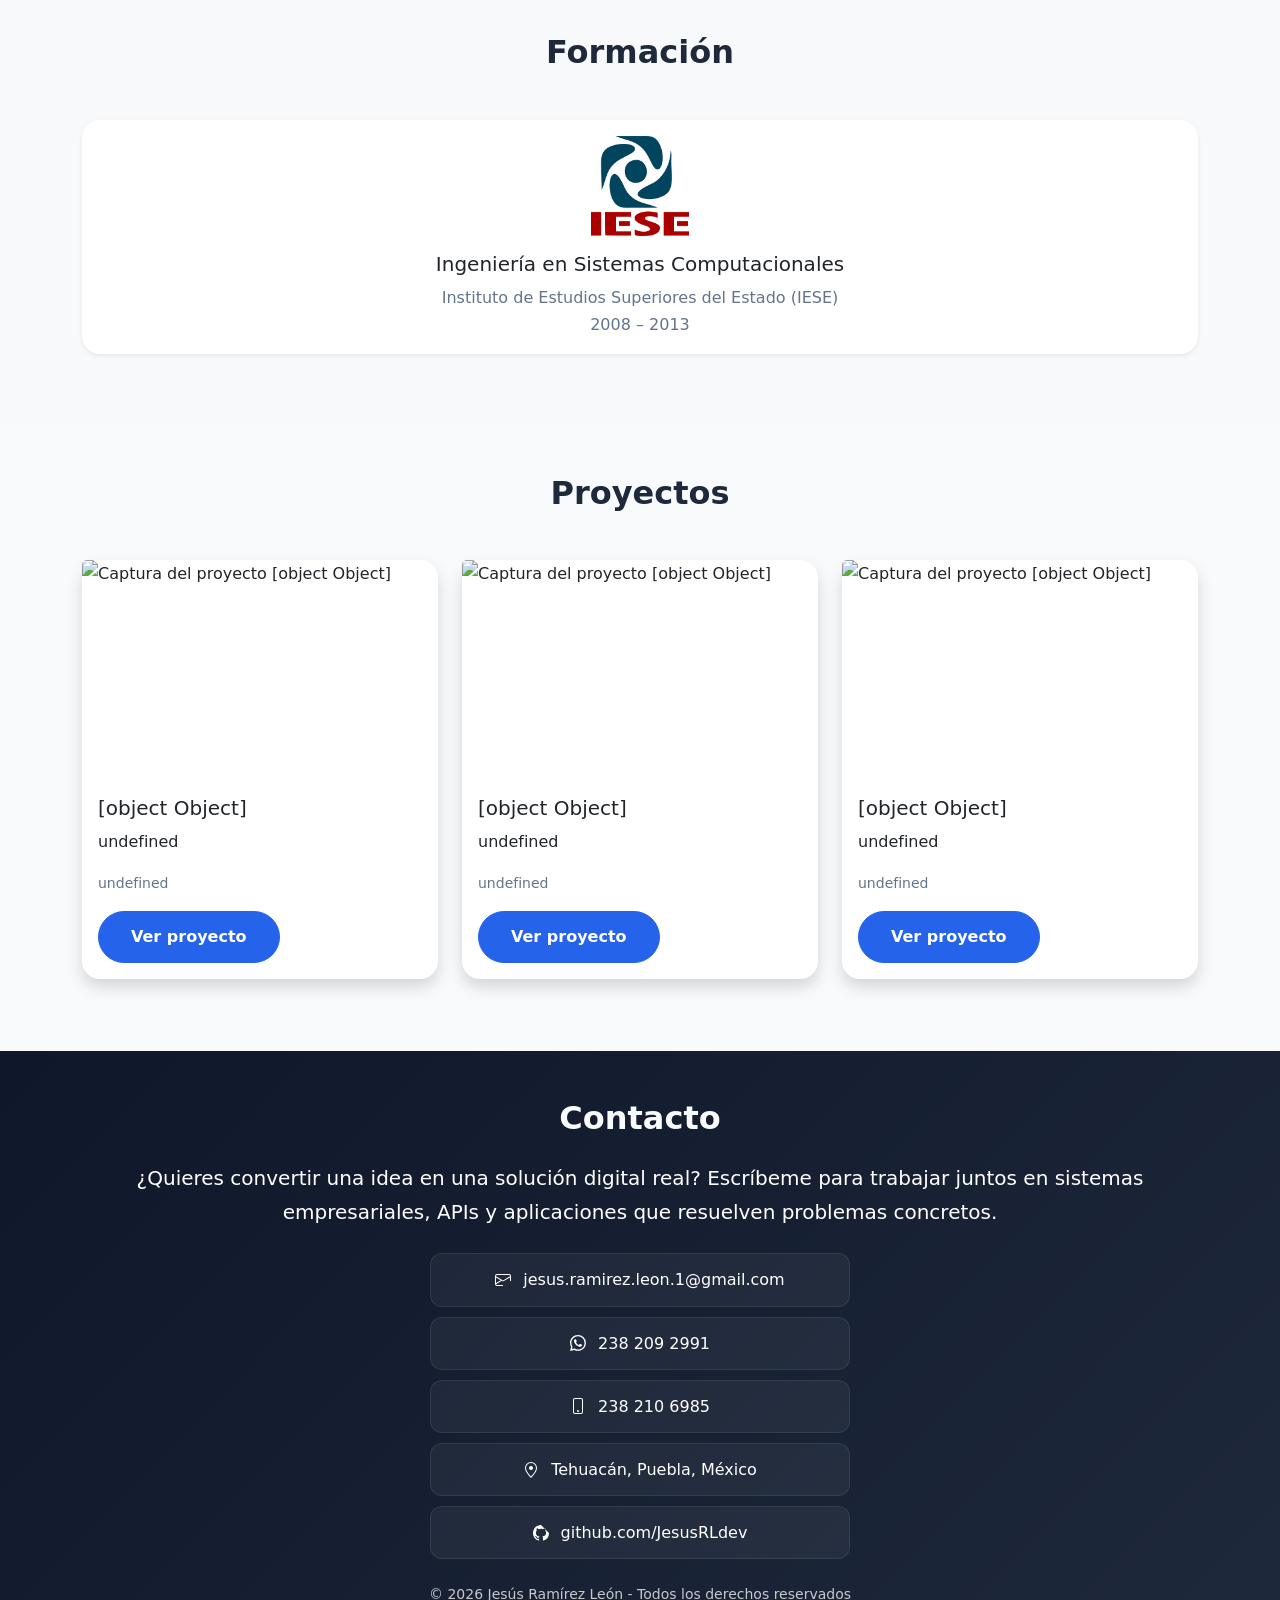
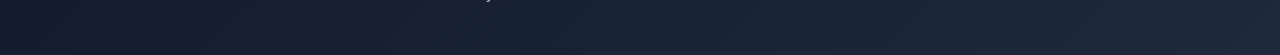
==== commit bc52e0cf: "*" ====
--- a/index.html
+++ b/index.html
@@ -208,6 +208,9 @@
         <div class="container text-center contacto-enlaces">
 
             <h2 class="mb-4">Contacto</h2>
+            <p class="lead mb-4">
+                ¿Quieres convertir una idea en una solución digital real? Escríbeme para trabajar juntos en sistemas empresariales, APIs y aplicaciones que resuelven problemas concretos.
+            </p>
 
             <!-- EMAIL -->
             <div>
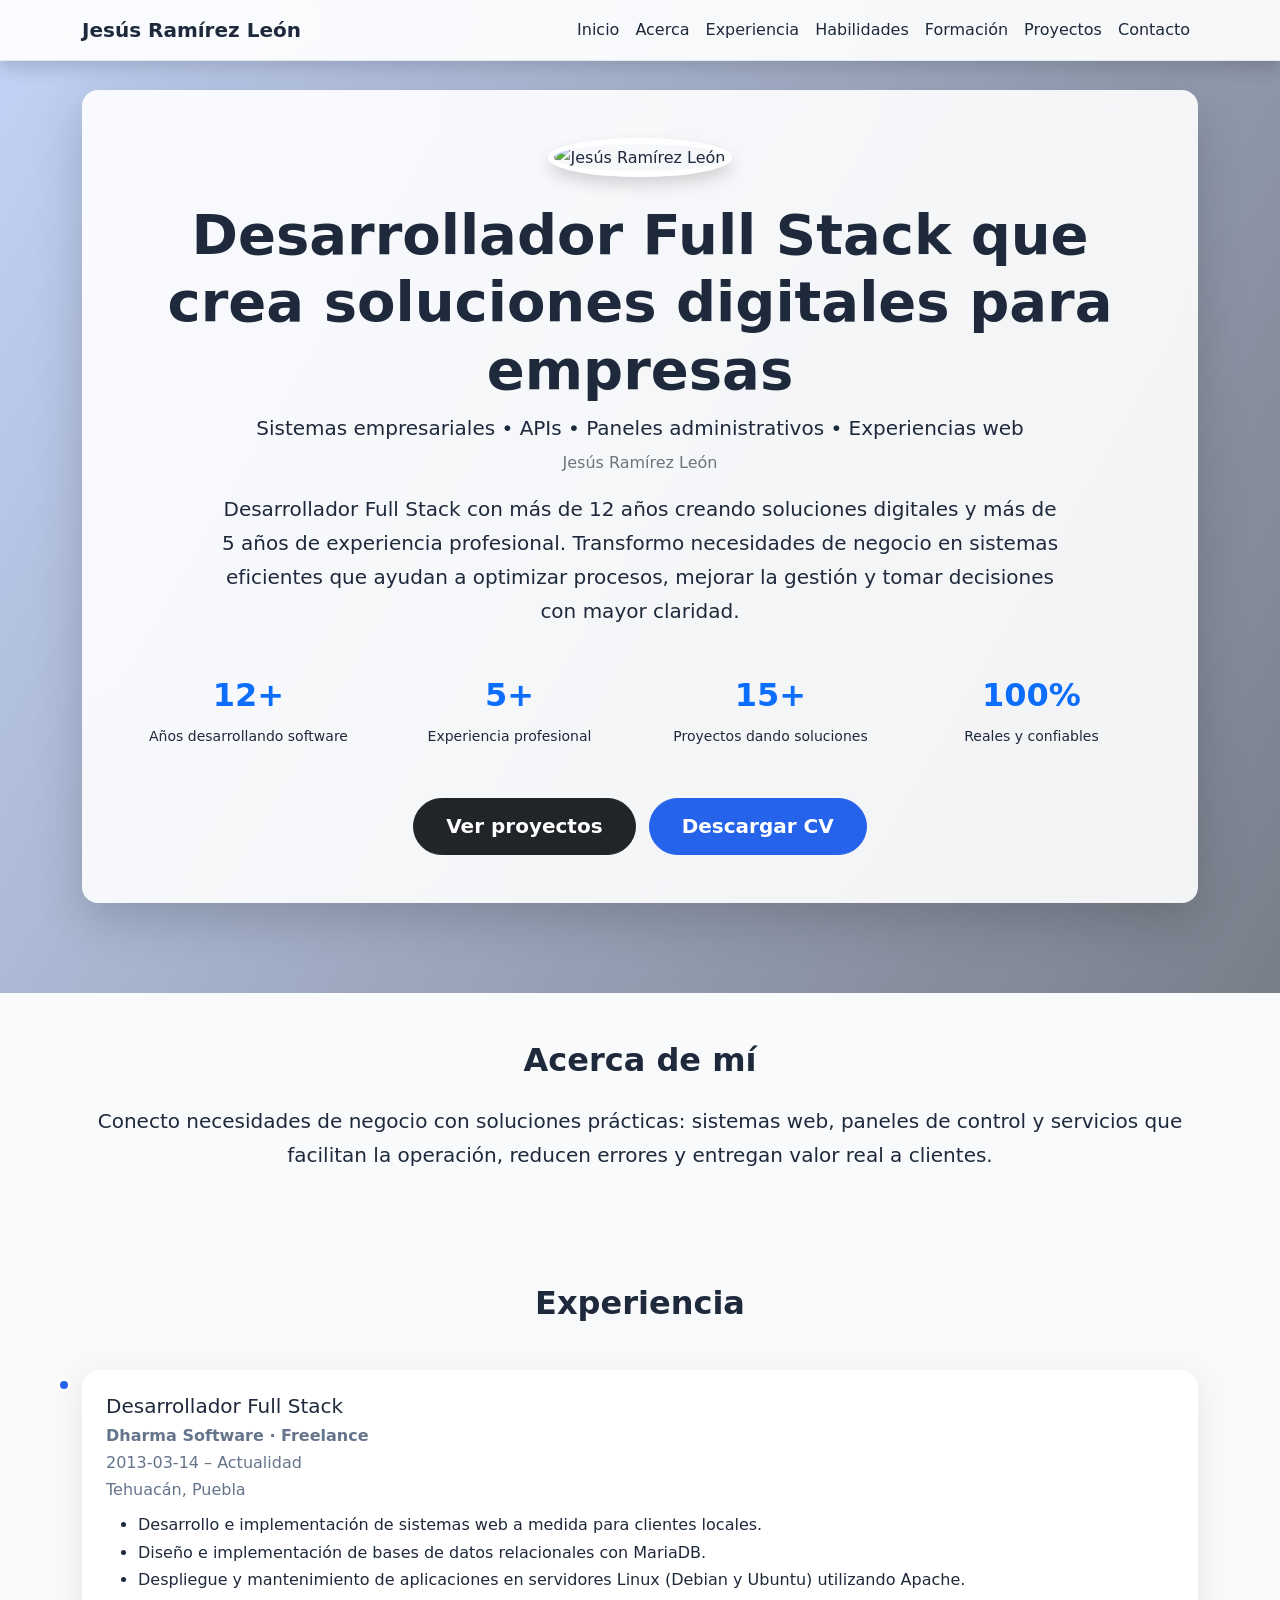
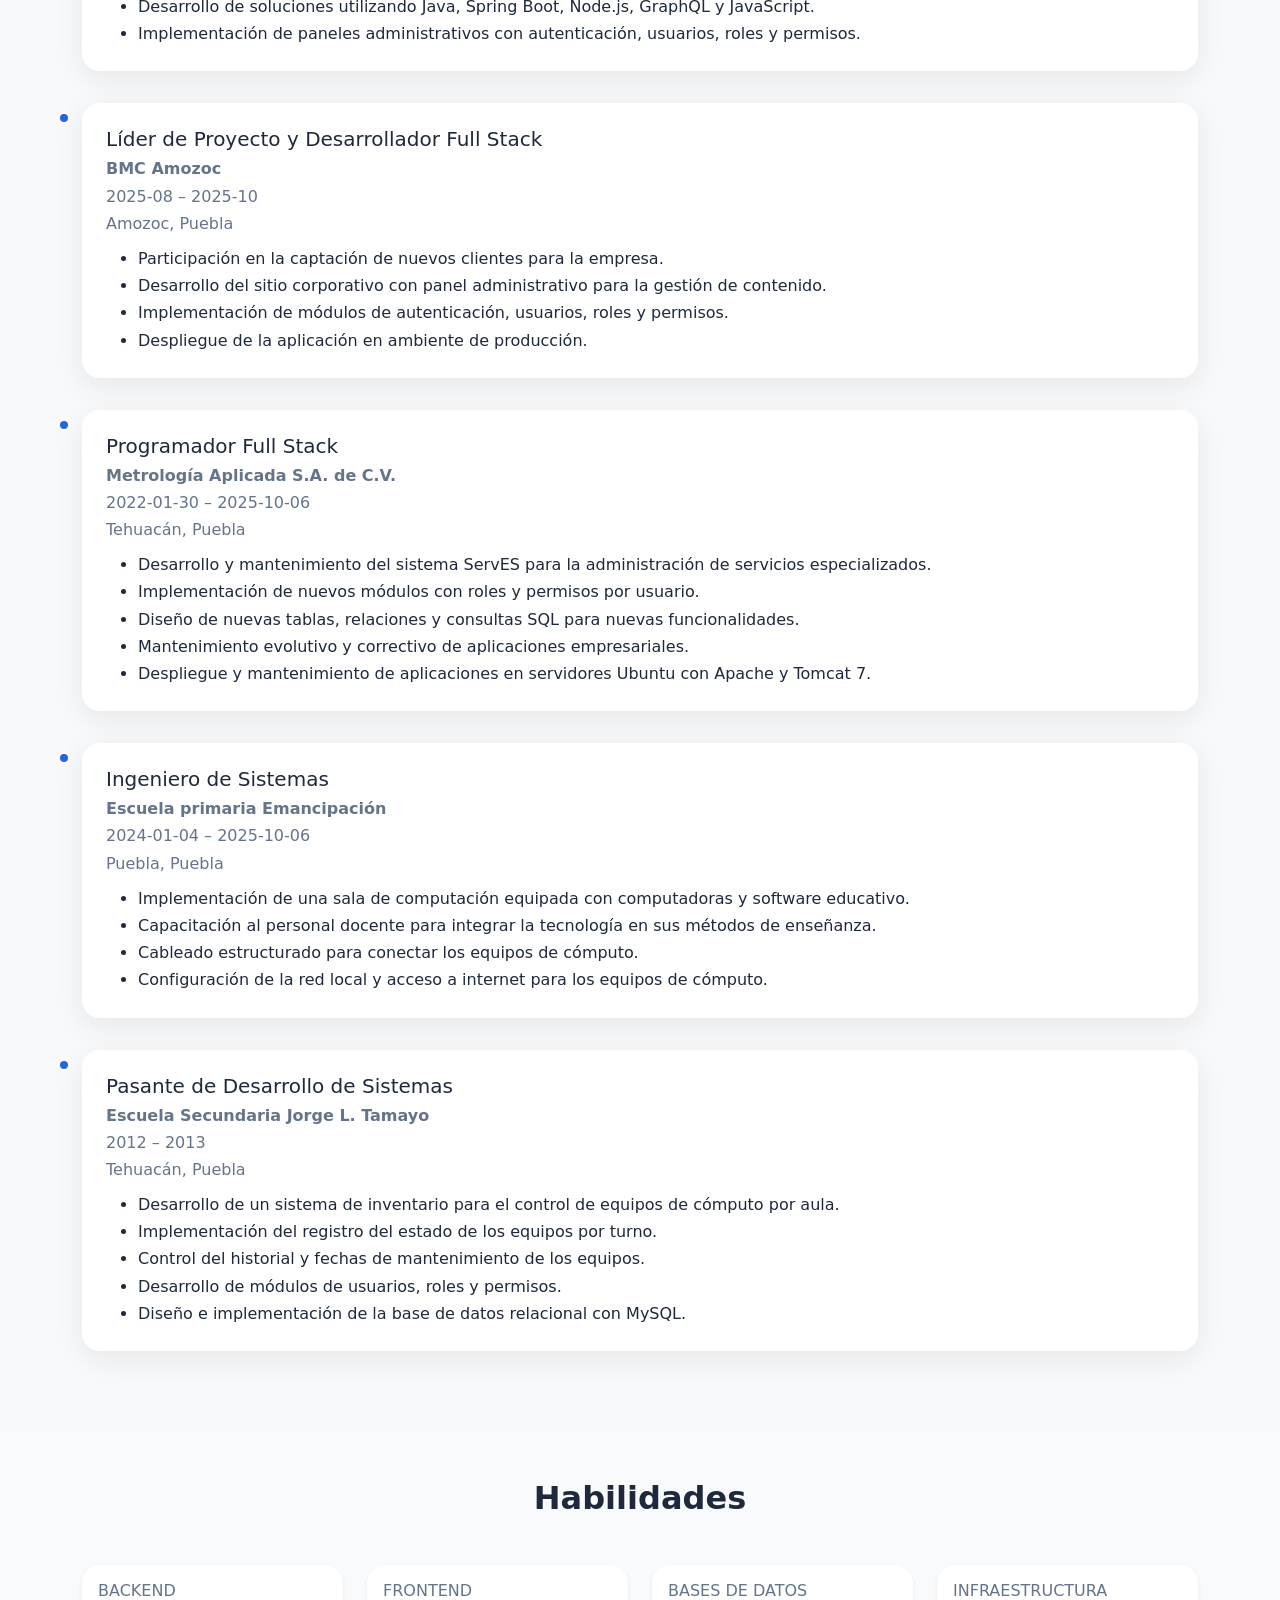
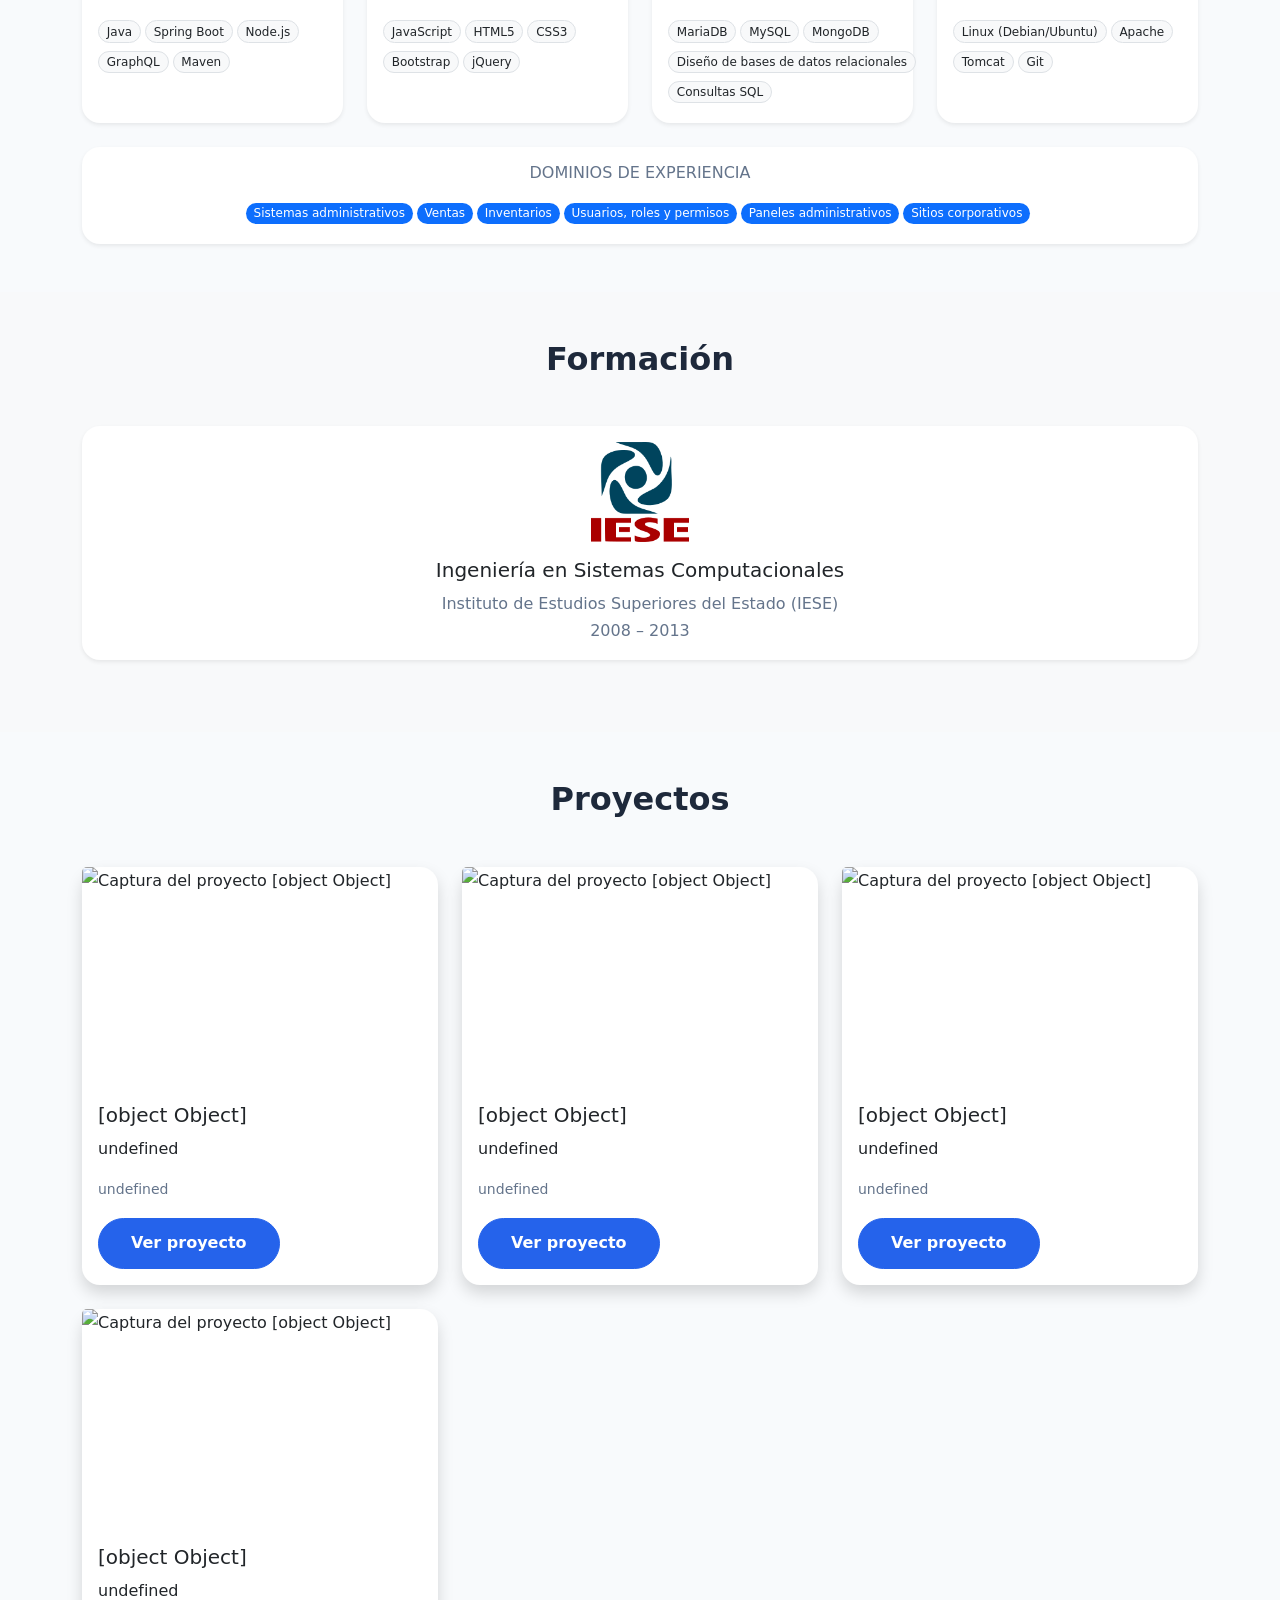
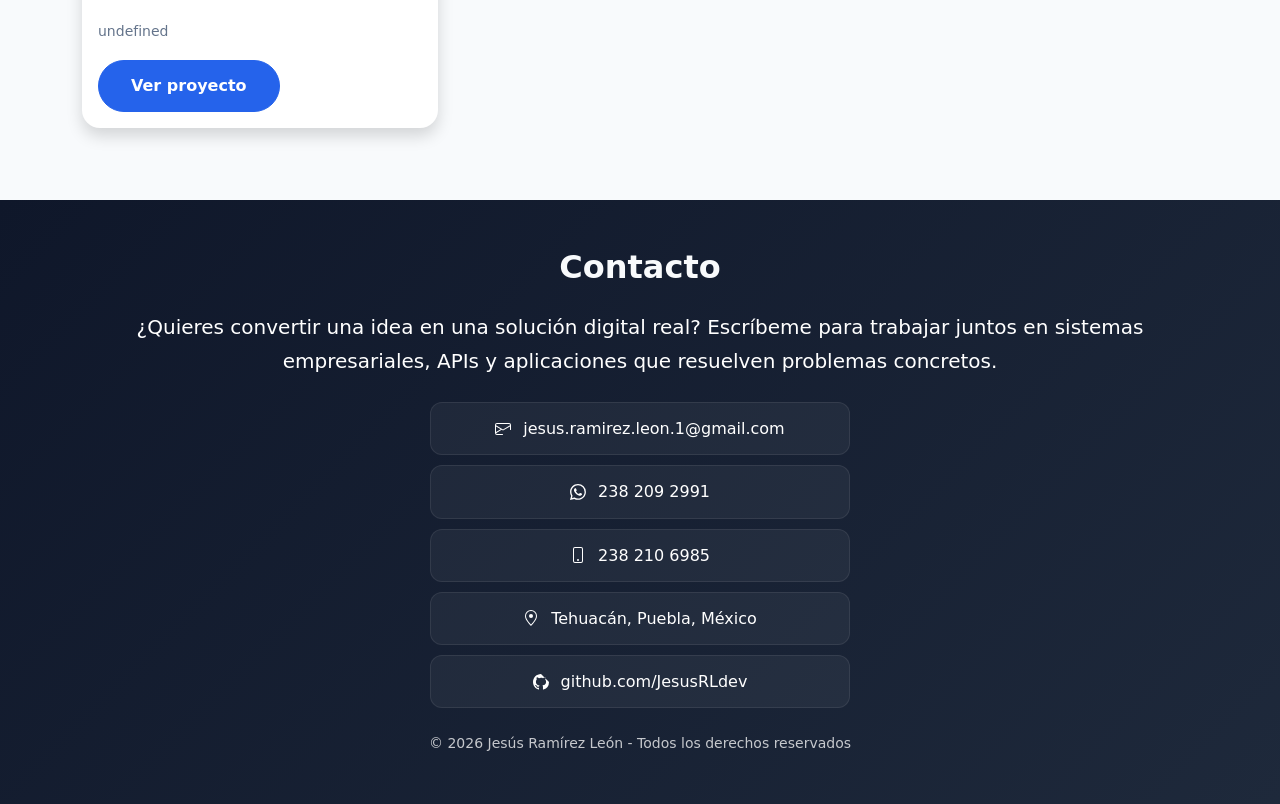
==== commit 044d5d68: "*" ====
--- a/index.html
+++ b/index.html
@@ -134,14 +134,14 @@
                     </p>
 
                     <p class="lead mx-auto" style="max-width:850px">
-                        Desarrollador Full Stack con más de <strong>13 años creando soluciones digitales</strong> y más de
+                        Desarrollador Full Stack con más de <strong>12 años creando soluciones digitales</strong> y más de
                         <strong>5 años de experiencia profesional</strong>. Transformo necesidades de negocio en sistemas eficientes
                         que ayudan a optimizar procesos, mejorar la gestión y tomar decisiones con mayor claridad.
                     </p>
 
                     <div class="row text-center mt-5">
                         <div class="col-6 col-md-3">
-                            <h2 class="text-primary">13+</h2><small>Años desarrollando software</small>
+                            <h2 class="text-primary">12+</h2><small>Años desarrollando software</small>
                         </div>
                         <div class="col-6 col-md-3">
                             <h2 class="text-primary">5+</h2><small>Experiencia profesional</small>
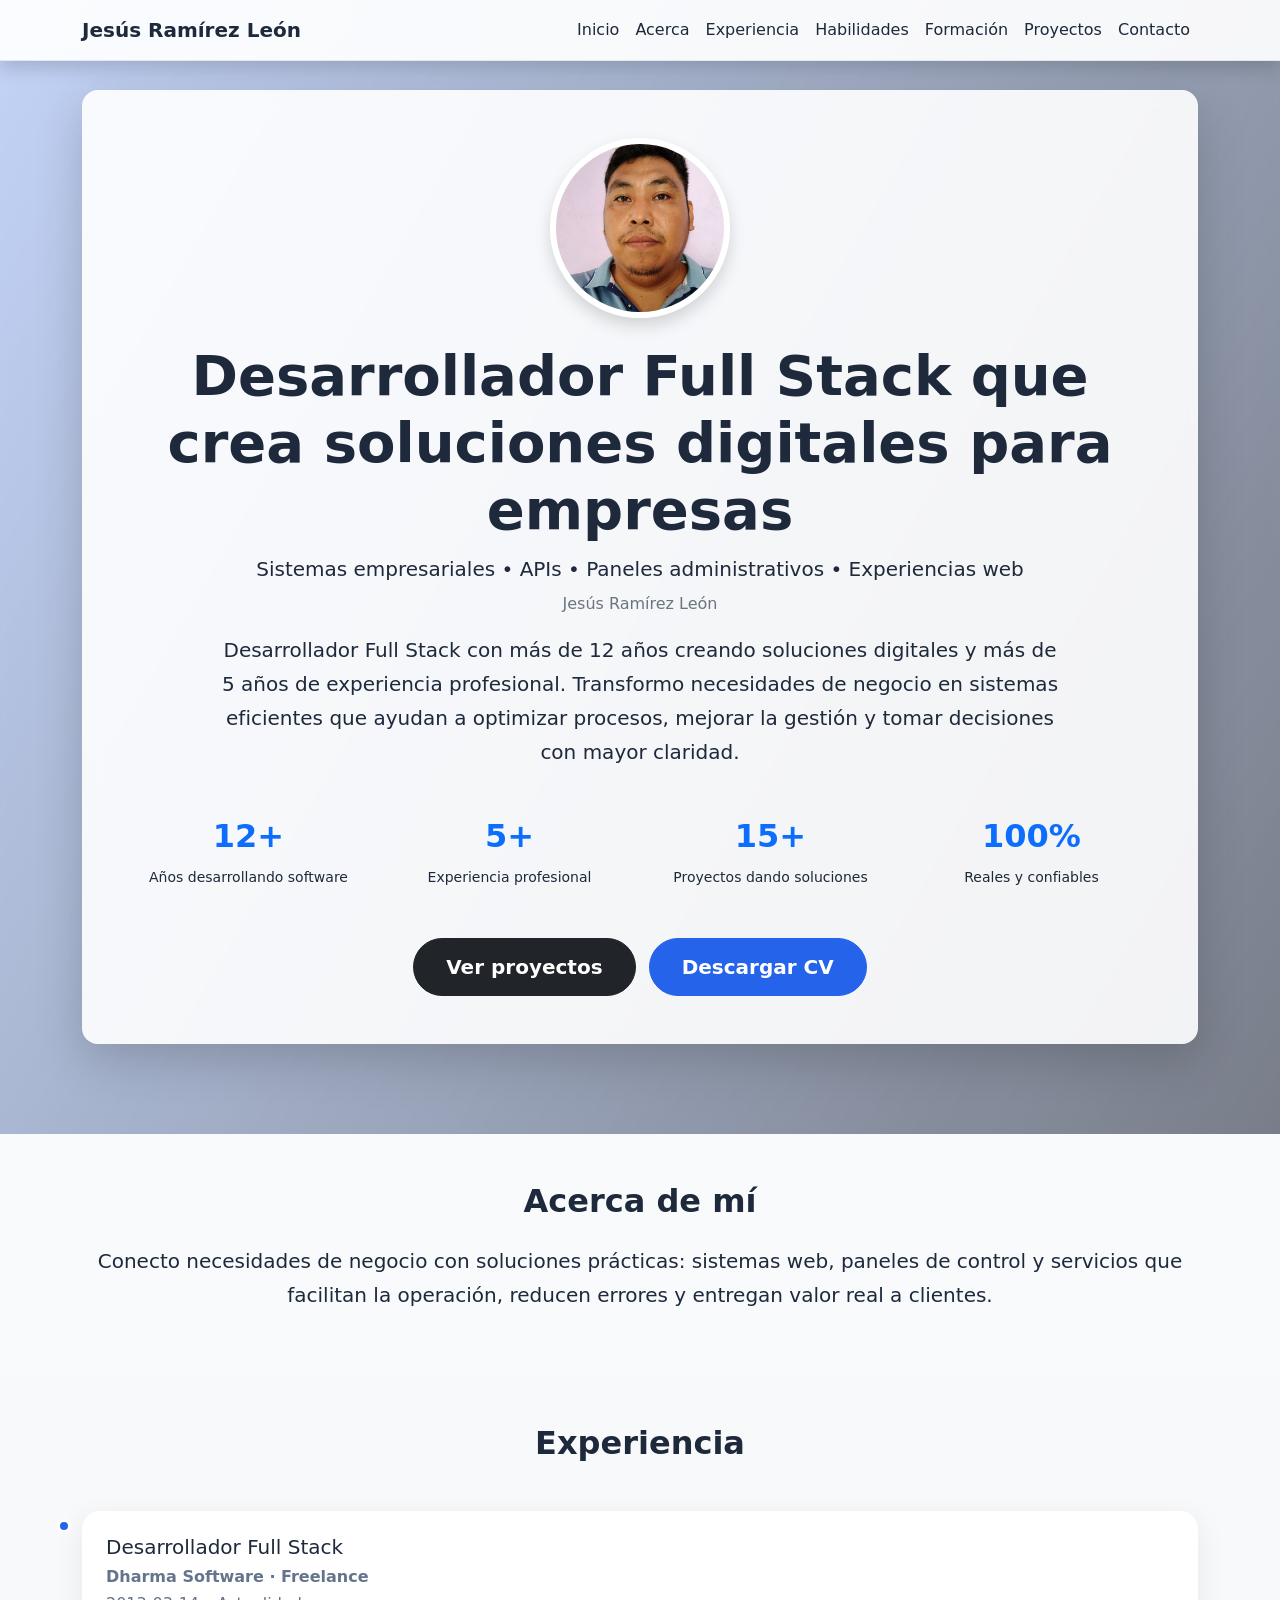
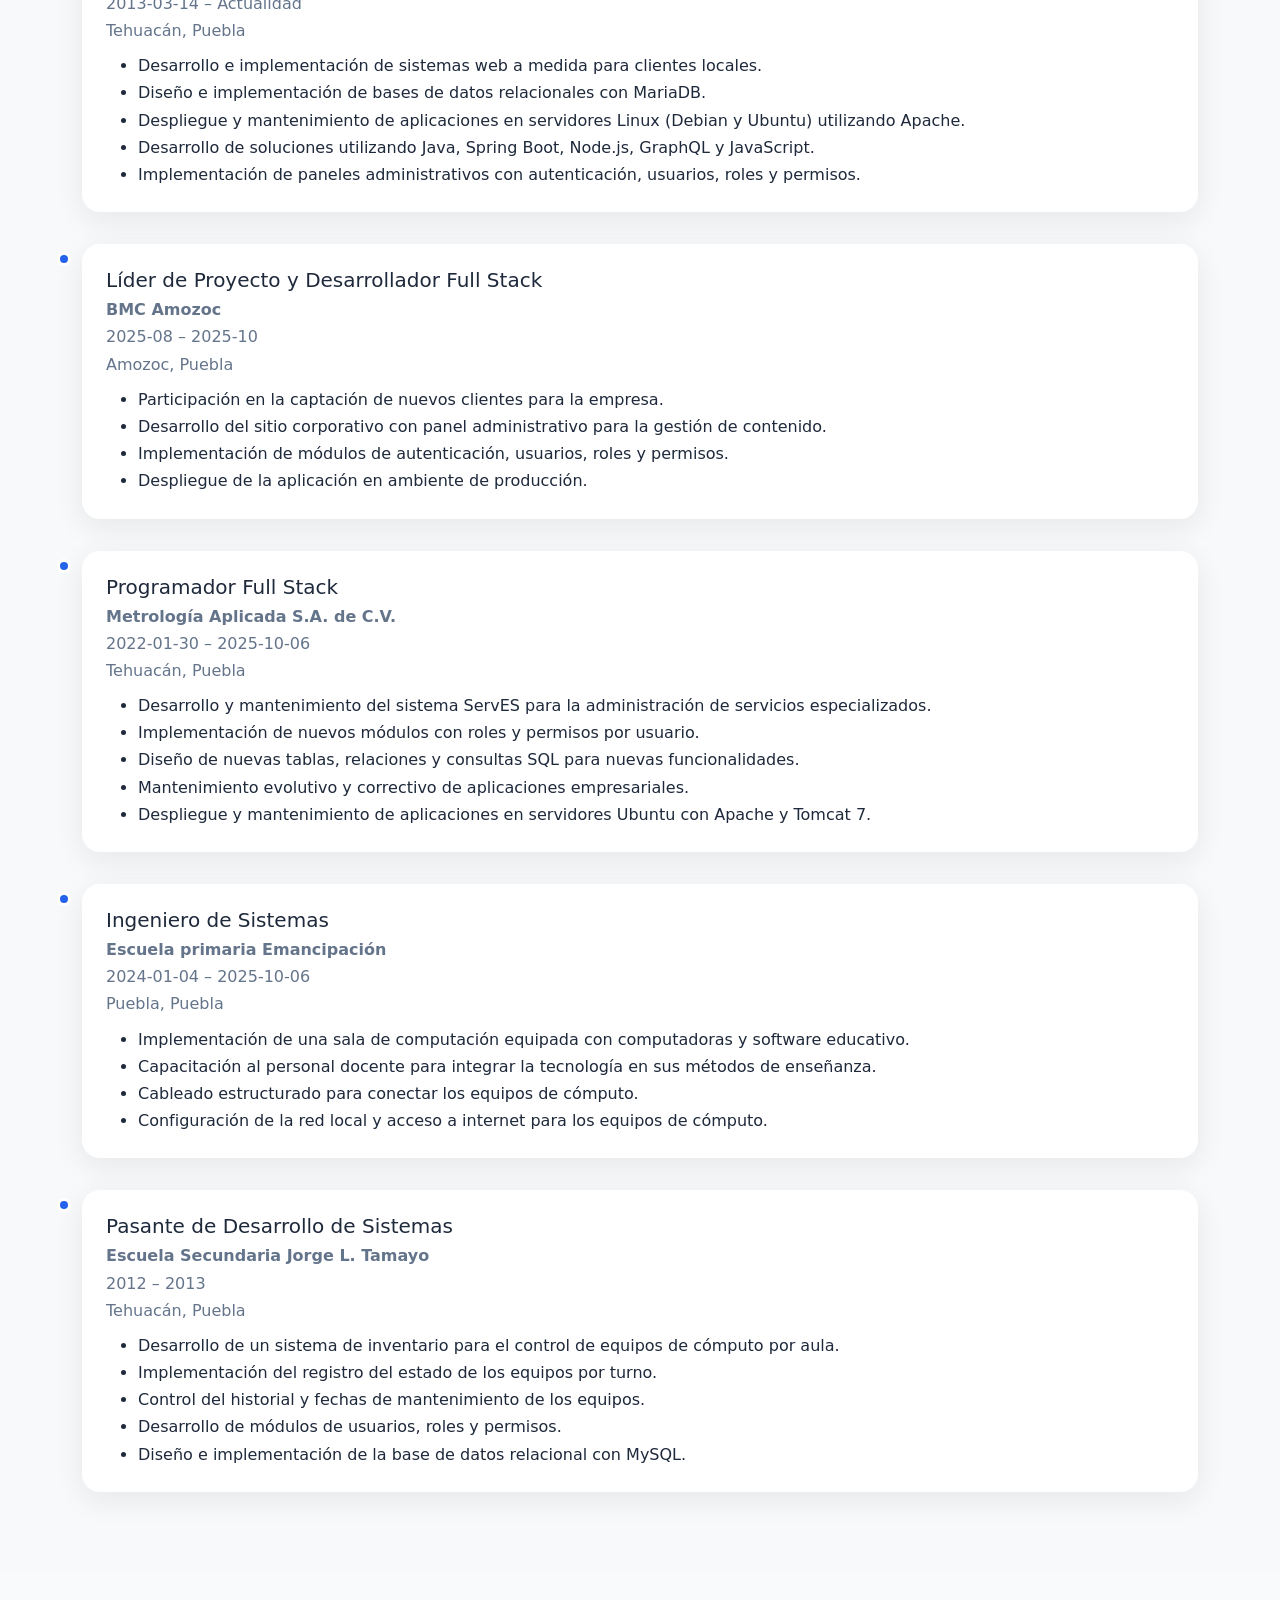
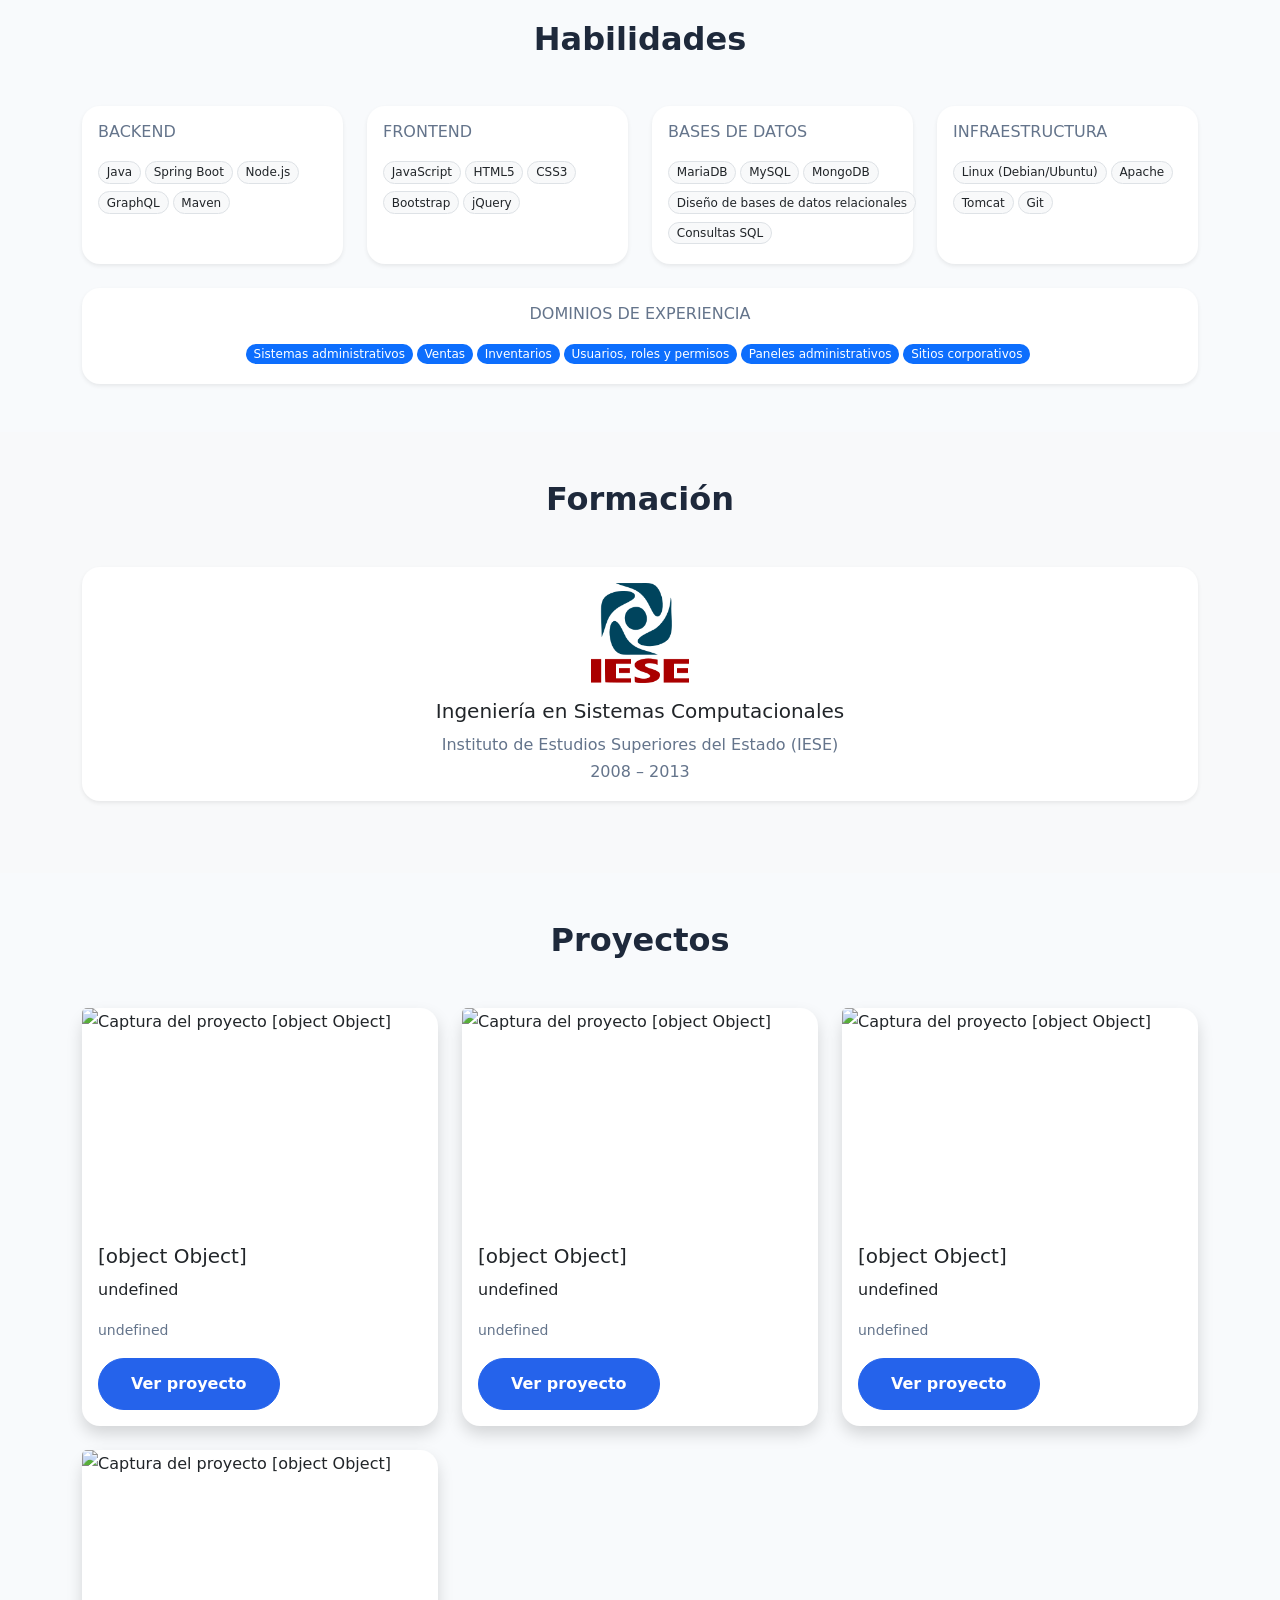
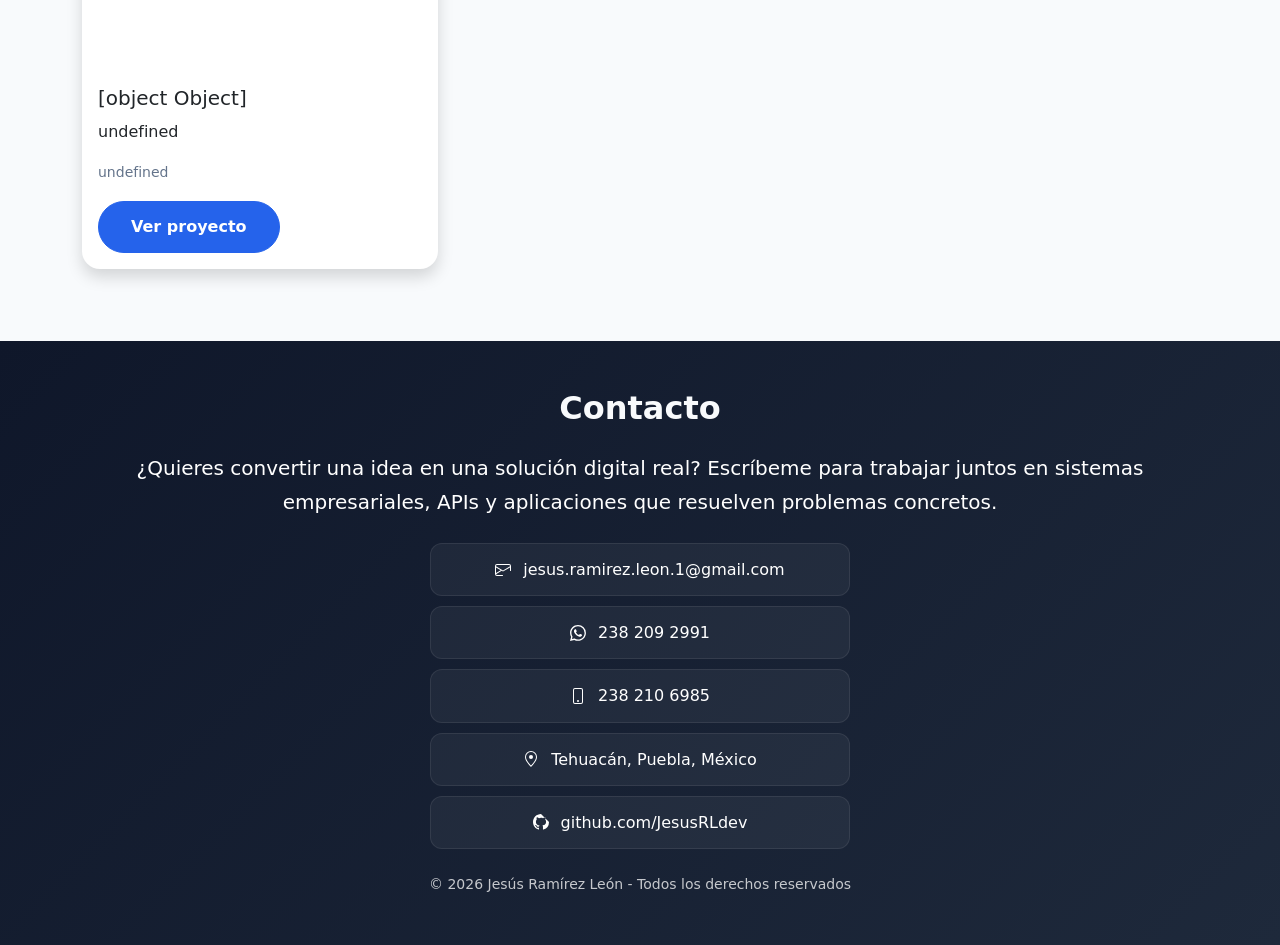
==== commit 4c78a48e: "actualización de foto de perfil a una mas reciente" ====
--- a/index.html
+++ b/index.html
@@ -39,7 +39,7 @@
     <meta property="og:description"
         content="Construyo sistemas empresariales y herramientas web que mejoran la gestión, automatizan procesos y permiten tomar mejores decisiones.">
     <meta property="og:url" content="https://jesusrldev.github.io/">
-    <meta property="og:image" content="https://jesusrldev.github.io/img/perfil.jpg">
+    <meta property="og:image" content="https://jesusrldev.github.io/img/perfil.png">
     <meta property="og:image:alt" content="Fotografía de Jesús Ramírez León">
 
     <!-- Twitter -->
@@ -47,7 +47,7 @@
     <meta name="twitter:title" content="Jesús Ramírez León | Desarrollador Full Stack | Soluciones para empresas">
     <meta name="twitter:description"
         content="Portafolio profesional que muestra proyectos empresariales y soluciones digitales diseñadas para optimizar la operación y la gestión.">
-    <meta name="twitter:image" content="https://jesusrldev.github.io/img/perfil.jpg">
+    <meta name="twitter:image" content="https://jesusrldev.github.io/img/perfil.png">
 
     <!-- Datos estructurados -->
     <script type="application/ld+json">
@@ -56,7 +56,7 @@
       "@type":"Person",
       "name":"Jesús Ramírez León",
       "url":"https://jesusrldev.github.io/",
-      "image":"https://jesusrldev.github.io/img/perfil.jpg",
+      "image":"https://jesusrldev.github.io/img/perfil.png",
       "jobTitle":"Desarrollador Full Stack",
       "email":"mailto:jesus.ramirez.leon.1@gmail.com",
       "telephone":"+52 2382092991",
@@ -123,7 +123,7 @@
             <div class="container">
                 <div class="hero-card rounded-4 shadow-lg p-5 text-center">
 
-                    <img src="img/perfil.jpg" class="rounded-circle perfil-img shadow mb-4" alt="Jesús Ramírez León">
+                    <img src="img/perfil.png" class="rounded-circle perfil-img shadow mb-4" alt="Jesús Ramírez León">
 
                     <h1 class="display-4 fw-bold">Desarrollador Full Stack que crea soluciones digitales para empresas</h1>
 
